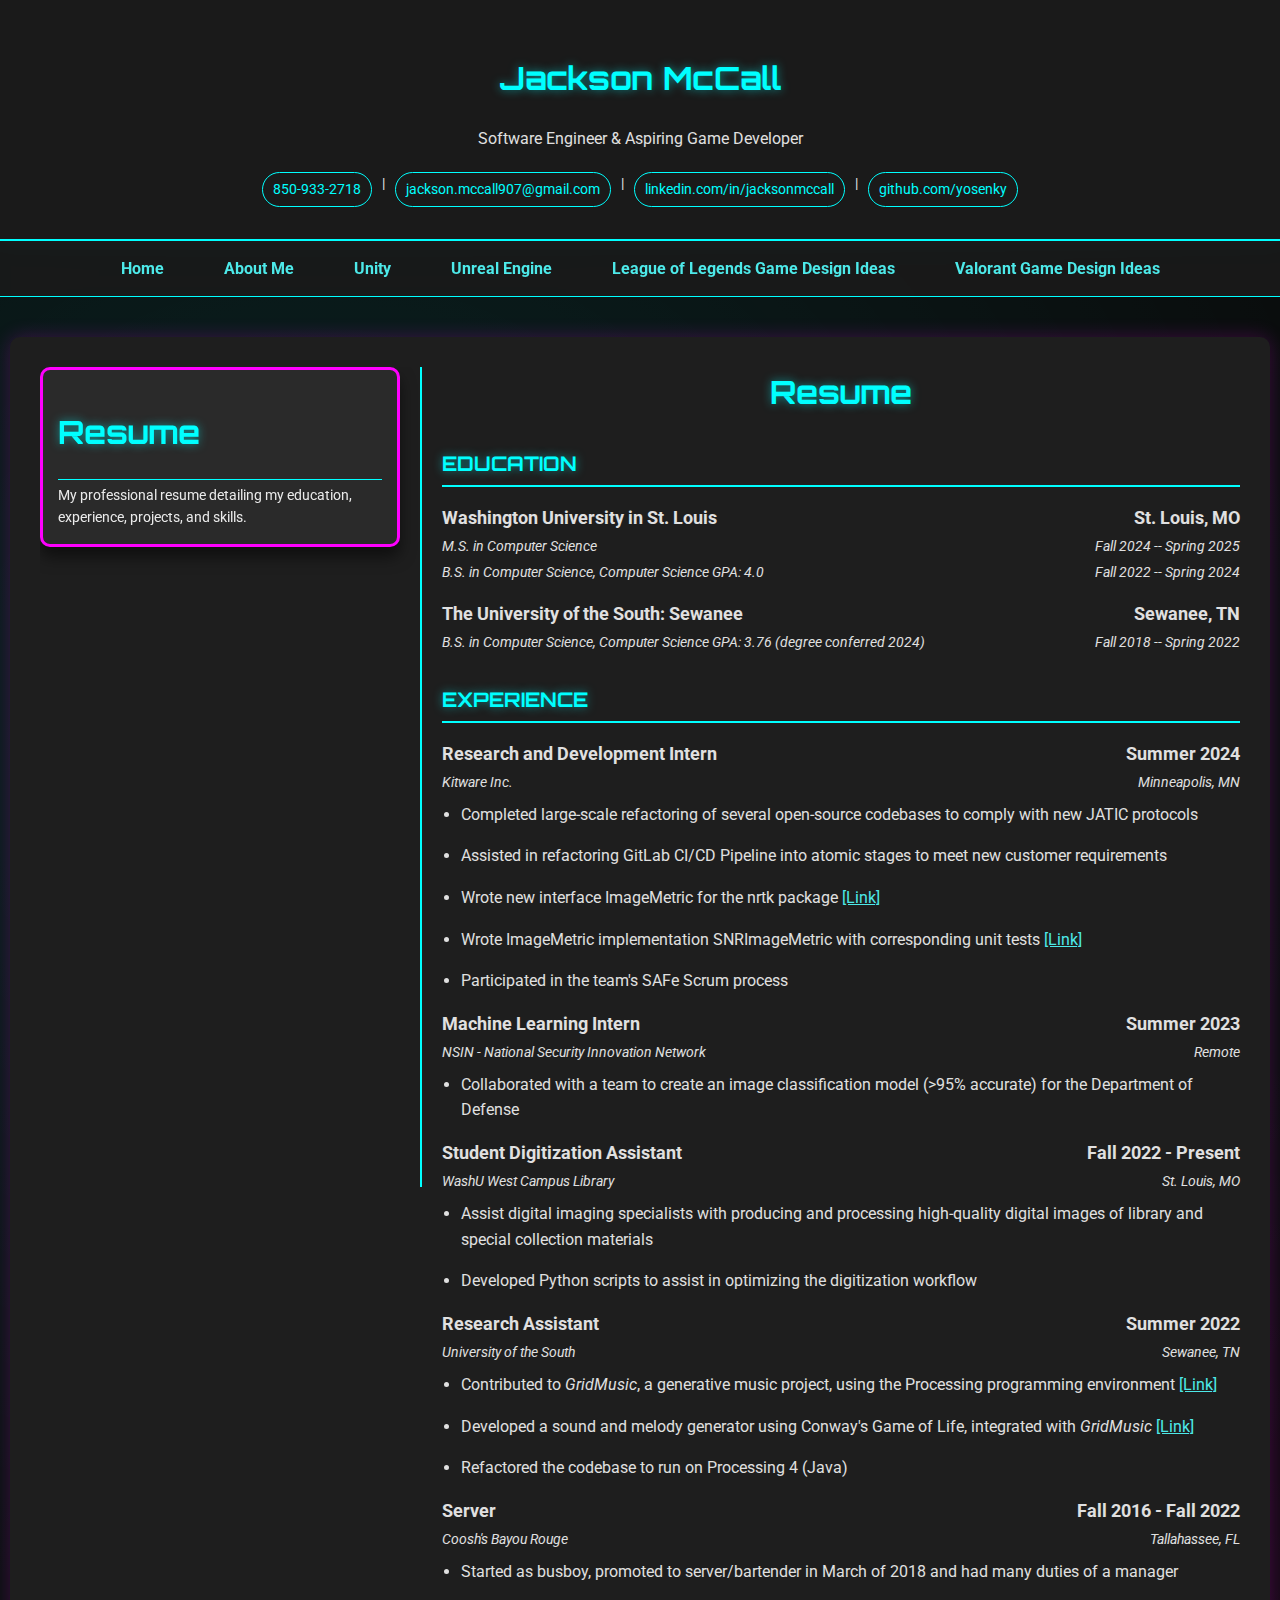
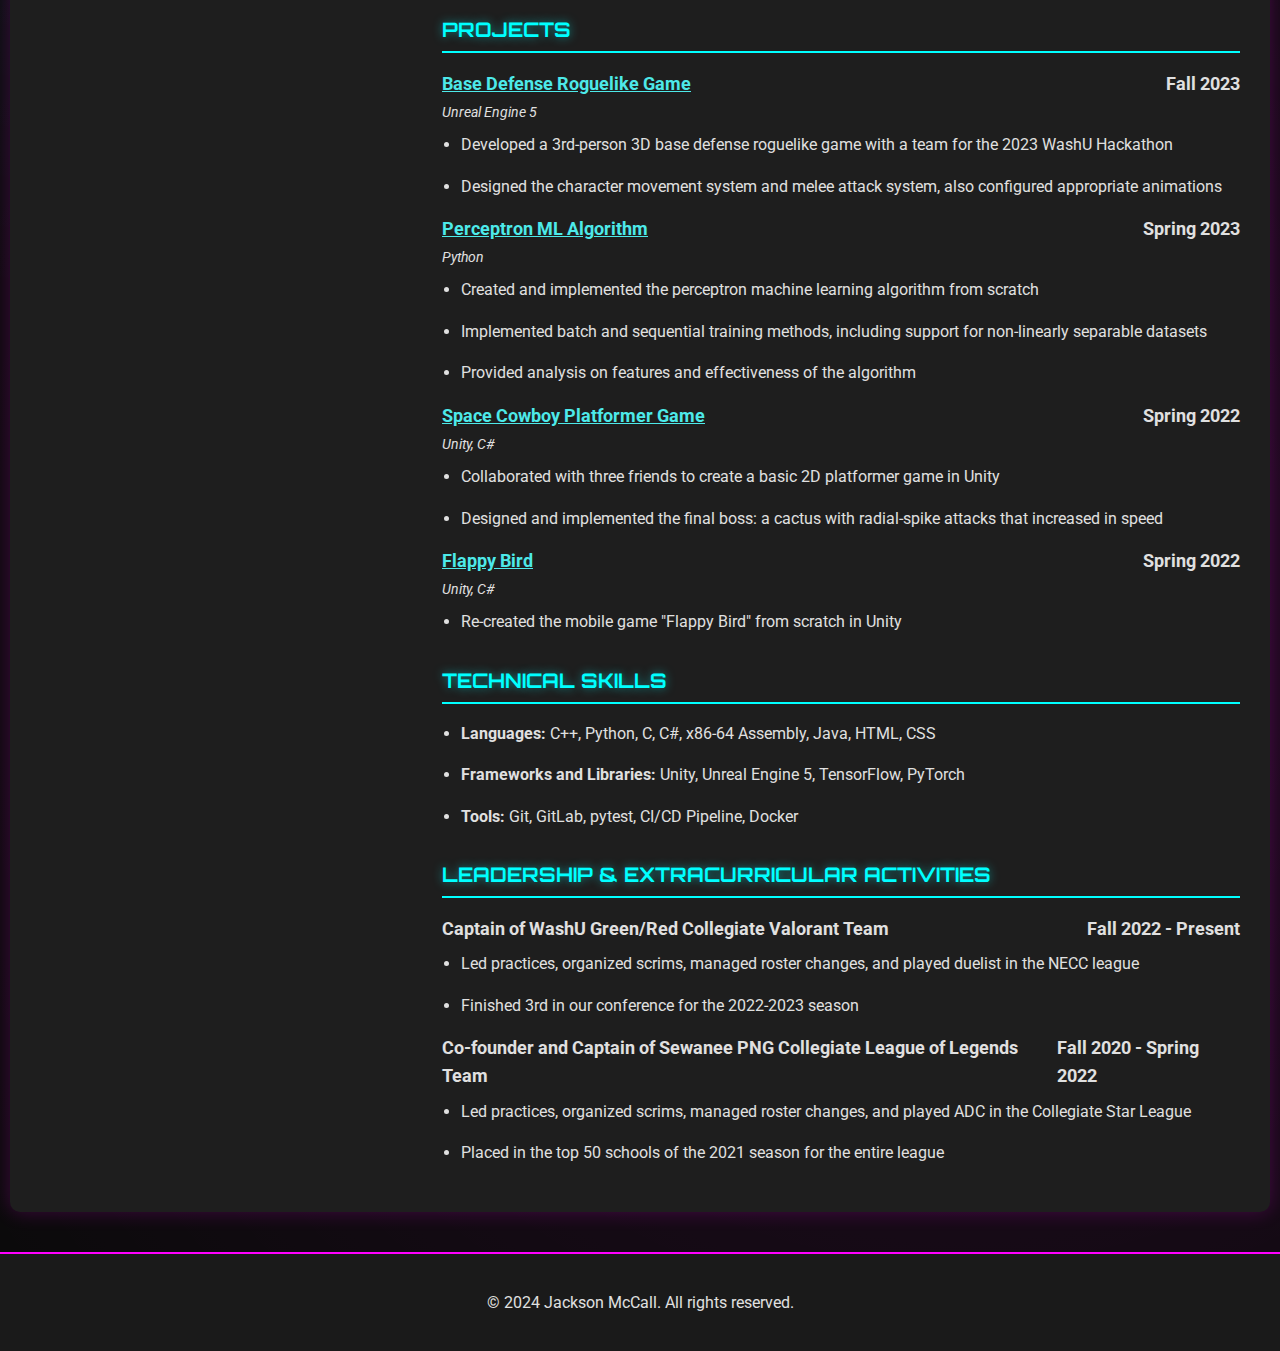
==== about.html @ 3992ee71 "Updated style and content on all pages" ====
<!DOCTYPE html>
<html lang="en">
<head>
    <meta charset="UTF-8">
    <meta name="viewport" content="width=device-width, initial-scale=1.0">
    <title>About Me - Jackson McCall</title>
    <link rel="stylesheet" href="about-styles.css">
    <link href="https://fonts.googleapis.com/css2?family=Open+Sans:wght@300;400;700&family=Orbitron:wght@400;700&display=swap" rel="stylesheet">
</head>
<body>
    <header>
        <h1>Jackson McCall</h1>
        <p>Software Engineer & Aspiring Game Developer</p>
        <div class="contact-links">
            <a href="tel:850-933-2718">850-933-2718</a> |
            <a href="mailto:jackson.mccall907@gmail.com">jackson.mccall907@gmail.com</a> |
            <a href="https://www.linkedin.com/in/jacksonmccall/">linkedin.com/in/jacksonmccall</a> |
            <a href="https://github.com/Yosenky">github.com/yosenky</a>
        </div>
    </header>
    <nav>
        <ul>
            <li><a href="index.html">Home</a></li>
            <li><a href="about.html">About Me</a></li>
            <li><a href="unity.html">Unity</a></li>
            <li><a href="unreal.html">Unreal Engine</a></li>
            <li><a href="league-of-legends-game-design-ideas.html">League of Legends Game Design Ideas</a></li>
            <li><a href="valorant-game-design-ideas.html">Valorant Game Design Ideas</a></li>
        </ul>
    </nav>
    <div class="content">
        <aside class="project-list">
            <div class="project-title selected">
                <h1>Resume</h1>
                <p class="project-info">My professional resume detailing my education, experience, projects, and skills.</p>
            </div>
        </aside>
        <section id="resume-content" class="project-details" style="display: block;">
            <div class="resume-section">
                <div class="resume-header">
                    <h1>Resume</h1>
                </div>
                <h2>Education</h2>
                <ul>
                    <li class="resume-item">
                        <div class="resume-item-header">
                            Washington University in St. Louis
                            <span>St. Louis, MO</span>
                        </div>
                        <div class="resume-item-subheader">
                            <span>M.S. in Computer Science</span>
                            <span>Fall 2024 -- Spring 2025</span>
                        </div>
                        <div class="resume-item-subheader">
                            <span>B.S. in Computer Science, Computer Science GPA: 4.0</span>
                            <span>Fall 2022 -- Spring 2024</span>
                        </div>
                    </li>
                    <li class="resume-item">
                        <div class="resume-item-header">
                            The University of the South: Sewanee
                            <span>Sewanee, TN</span>
                        </div>
                        <div class="resume-item-subheader">
                            <span>B.S. in Computer Science, Computer Science GPA: 3.76 (degree conferred 2024)</span>
                            <span>Fall 2018 -- Spring 2022</span>
                        </div>
                    </li>
                </ul>
                <h2>Experience</h2>
                <ul>
                    <li class="resume-item">
                        <div class="resume-item-header">
                            Research and Development Intern
                            <span>Summer 2024</span>
                        </div>
                        <div class="resume-item-subheader">
                            <span>Kitware Inc.</span>
                            <span>Minneapolis, MN</span>
                        </div>
                        <ul class="resume-item-details">
                            <li>Completed large-scale refactoring of several open-source codebases to comply with new JATIC protocols</li>
                            <li>Assisted in refactoring GitLab CI/CD Pipeline into atomic stages to meet new customer requirements</li>
                            <li>Wrote new interface ImageMetric for the nrtk package <a href="https://github.com/Kitware/nrtk/blob/main/src/nrtk/interfaces/image_metric.py">[Link]</a></li>
                            <li>Wrote ImageMetric implementation SNRImageMetric with corresponding unit tests <a href="https://github.com/Kitware/nrtk/blob/main/src/nrtk/impls/image_metric/snr_image_metric.py">[Link]</a></li>
                            <li>Participated in the team's SAFe Scrum process</li>
                        </ul>
                    </li>
                    <li class="resume-item">
                        <div class="resume-item-header">
                            Machine Learning Intern
                            <span>Summer 2023</span>
                        </div>
                        <div class="resume-item-subheader">
                            <span>NSIN - National Security Innovation Network</span>
                            <span>Remote</span>
                        </div>
                        <ul class="resume-item-details">
                            <li>Collaborated with a team to create an image classification model (>95% accurate) for the Department of Defense</li>
                        </ul>
                    </li>
                    <li class="resume-item">
                        <div class="resume-item-header">
                            Student Digitization Assistant
                            <span>Fall 2022 - Present</span>
                        </div>
                        <div class="resume-item-subheader">
                            <span>WashU West Campus Library</span>
                            <span>St. Louis, MO</span>
                        </div>
                        <ul class="resume-item-details">
                            <li>Assist digital imaging specialists with producing and processing high-quality digital images of library and special collection materials</li>
                            <li>Developed Python scripts to assist in optimizing the digitization workflow</li>
                        </ul>
                    </li>
                    <li class="resume-item">
                        <div class="resume-item-header">
                            Research Assistant
                            <span>Summer 2022</span>
                        </div>
                        <div class="resume-item-subheader">
                            <span>University of the South</span>
                            <span>Sewanee, TN</span>
                        </div>
                        <ul class="resume-item-details">
                            <li>Contributed to <i>GridMusic</i>, a generative music project, using the Processing programming environment <a href="https://github.com/Yosenky/GridMusic40">[Link]</a></li>
                            <li>Developed a sound and melody generator using Conway's Game of Life, integrated with <i>GridMusic</i> <a href="https://github.com/Yosenky/GameOfLifeCompositions">[Link]</a></li>
                            <li>Refactored the codebase to run on Processing 4 (Java)</li>
                        </ul>
                    </li>
                    <li class="resume-item">
                        <div class="resume-item-header">
                            Server
                            <span>Fall 2016 - Fall 2022</span>
                        </div>
                        <div class="resume-item-subheader">
                            <span>Coosh's Bayou Rouge</span>
                            <span>Tallahassee, FL</span>
                        </div>
                        <ul class="resume-item-details">
                            <li>Started as busboy, promoted to server/bartender in March of 2018 and had many duties of a manager</li>                  
                        </ul>
                    </li>
                </ul>
                <h2>Projects</h2>
                <ul>
                    <li class="resume-item">
                        <div class="resume-item-header">
                            <a href="https://github.com/Yosenky/GameOfLifeCompositions">Base Defense Roguelike Game</a>
                            <span>Fall 2023</span>
                        </div>
                        <div class="resume-item-subheader">
                            Unreal Engine 5
                        </div>
                        <ul class="resume-item-details">
                            <li>Developed a 3rd-person 3D base defense roguelike game with a team for the 2023 WashU Hackathon</li>
                            <li>Designed the character movement system and melee attack system, also configured appropriate animations</li>
                        </ul>
                    </li>
                    <li class="resume-item">
                        <div class="resume-item-header">
                            <a href="https://github.com/Yosenky/Perceptron-ML-Model">Perceptron ML Algorithm</a>
                            <span>Spring 2023</span>
                        </div>
                        <div class="resume-item-subheader">
                            Python
                        </div>
                        <ul class="resume-item-details">
                            <li>Created and implemented the perceptron machine learning algorithm from scratch</li>
                            <li>Implemented batch and sequential training methods, including support for non-linearly separable datasets</li>
                            <li>Provided analysis on features and effectiveness of the algorithm</li>
                        </ul>
                    </li>
                    <li class="resume-item">
                        <div class="resume-item-header">
                            <a href="https://github.com/Yosenky/Space-Cowboy-2D-Platformer">Space Cowboy Platformer Game</a>
                            <span>Spring 2022</span>
                        </div>
                        <div class="resume-item-subheader">
                            Unity, C#
                        </div>
                        <ul class="resume-item-details">
                            <li>Collaborated with three friends to create a basic 2D platformer game in Unity</li>
                            <li>Designed and implemented the final boss: a cactus with radial-spike attacks that increased in speed</li>
                        </ul>
                    </li>
                    <li class="resume-item">
                        <div class="resume-item-header">
                            <a href="https://yosenky.itch.io/floppy-bird">Flappy Bird</a>
                            <span>Spring 2022</span>
                        </div>
                        <div class="resume-item-subheader">
                            Unity, C#
                        </div>
                        <ul class="resume-item-details">
                            <li>Re-created the mobile game "Flappy Bird" from scratch in Unity</li>
                        </ul>
                    </li>
                </ul>
                <h2>Technical Skills</h2>
                <ul class="resume-item-details">
                    <li><strong>Languages:</strong> C++, Python, C, C#, x86-64 Assembly, Java, HTML, CSS</li>
                    <li><strong>Frameworks and Libraries:</strong> Unity, Unreal Engine 5, TensorFlow, PyTorch</li>
                    <li><strong>Tools:</strong> Git, GitLab, pytest, CI/CD Pipeline, Docker</li>
                </ul>
                <h2>Leadership & Extracurricular Activities</h2>
                <ul>
                    <li class="resume-item">
                        <div class="resume-item-header">
                            Captain of WashU Green/Red Collegiate Valorant Team
                            <span>Fall 2022 - Present</span>
                        </div>
                        <ul class="resume-item-details">
                            <li>Led practices, organized scrims, managed roster changes, and played duelist in the NECC league</li>
                            <li>Finished 3rd in our conference for the 2022-2023 season</li>
                        </ul>
                    </li>
                    <li class="resume-item">
                        <div class="resume-item-header">
                            Co-founder and Captain of Sewanee PNG Collegiate League of Legends Team
                            <span>Fall 2020 - Spring 2022</span>
                        </div>
                        <ul class="resume-item-details">
                            <li>Led practices, organized scrims, managed roster changes, and played ADC in the Collegiate Star League</li>
                            <li>Placed in the top 50 schools of the 2021 season for the entire league</li>
                        </ul>
                    </li>
                </ul>
            </div>
        </section>
    </div>
    <footer>
        <p>&copy; 2024 Jackson McCall. All rights reserved.</p>
    </footer>
    <script src="about-script.js"></script>
</body>
</html>
---- about-styles.css ----
@import url('https://fonts.googleapis.com/css2?family=Orbitron:wght@400;700&family=Roboto:wght@300;400;700&display=swap');

:root {
    --bg-color: #0a0a0a;
    --text-color: #e0e0e0;
    --accent-color: #00ffff;
    --secondary-accent: #ff00ff;
    --header-bg: #1a1a1a;
    --content-bg: #1e1e1e;
    --link-color: #4de9e9;
    --hover-bg-color: #333333;
    --hover-border-color: #00ffff;
    --selected-bg-color: #2a2a2a;
    --selected-border-color: #ff00ff;
    --selection-animation-duration: 0.3s;
}

body {
    font-family: 'Roboto', sans-serif;
    line-height: 1.6;
    color: var(--text-color);
    margin: 0;
    padding: 0;
    background-color: var(--bg-color);
    background-image: 
        radial-gradient(circle at 25% 25%, rgba(0, 255, 255, 0.1) 0%, transparent 50%),
        radial-gradient(circle at 75% 75%, rgba(255, 0, 255, 0.1) 0%, transparent 50%);
}

header {
    background-color: var(--header-bg);
    padding: 2em;
    text-align: center;
    border-bottom: 2px solid var(--accent-color);
    box-shadow: 0 0 20px rgba(0, 255, 255, 0.3);
}

h1, h2 {
    font-family: 'Orbitron', sans-serif;
    color: var(--accent-color);
    text-shadow: 0 0 10px rgba(0, 255, 255, 0.5);
}

.contact-links {
    font-size: 0.9em;
    margin-top: 20px;
    display: flex;
    justify-content: center;
    flex-wrap: wrap;
}

.contact-links a {
    color: var(--accent-color);
    text-decoration: none;
    margin: 0 10px;
    padding: 5px 10px;
    border: 1px solid var(--accent-color);
    border-radius: 20px;
    transition: all 0.3s ease;
}

.contact-links a:hover {
    background-color: var(--accent-color);
    color: var(--bg-color);
    box-shadow: 0 0 10px var(--accent-color);
}

nav {
    background-color: rgba(26, 26, 26, 0.9);
    padding: 15px 0;
    position: sticky;
    top: 0;
    z-index: 1000;
    backdrop-filter: blur(5px);
    border-bottom: 1px solid var(--accent-color);
}

nav ul {
    list-style-type: none;
    padding: 0;
    margin: 0;
    display: flex;
    justify-content: center;
}

nav ul li {
    margin: 0 15px;
}

nav ul li a {
    color: var(--link-color);
    text-decoration: none;
    padding: 8px 15px;
    border-radius: 5px;
    transition: all 0.3s ease;
    font-weight: bold;
}

nav ul li a:hover {
    background-color: rgba(0, 255, 255, 0.1);
    color: #ffffff;
}

.content {
    display: flex;
    max-width: 1200px;
    margin: 40px auto;
    padding: 30px;
    background-color: var(--content-bg);
    border-radius: 10px;
    box-shadow: 0 0 20px rgba(255, 0, 255, 0.2);
}

.project-list {
    flex: 0 0 30%;
    max-width: 30%;
    padding-right: 20px;
    border-right: 2px solid var(--accent-color);
    position: sticky;
    top: 80px; /* Adjust based on header/nav height */
    height: calc(100vh - 80px); /* Adjust based on header/nav height */
    overflow-y: auto;
}

.project-title {
    cursor: pointer;
    text-align: left;
    display: block;
    margin-bottom: 20px;
    background-color: #222222;
    border: 2px solid var(--accent-color);
    border-radius: 10px; /* Rounded corners */
    padding: 15px; /* More padding for better clickability */
    transition: background-color 0.3s, border-color 0.3s, box-shadow 0.3s, transform 0.3s;
}

.project-title:hover {
    background-color: var(--hover-bg-color);
    border-color: var(--hover-border-color);
    transform: translateY(-2px); /* Slight lift on hover */
    box-shadow: 0 8px 10px rgba(0, 0, 0, 0.3); /* Shadow effect on hover */
}

.project-title.selected {
    background-color: var(--selected-bg-color);
    border-color: var(--selected-border-color);
    border-width: 3px;
    box-shadow: 0 10px 15px rgba(0, 0, 0, 0.5); /* Enhanced shadow */
    animation: none; /* Ensure no arrow animation */
}

.project-info {
    font-size: 0.85em;
    color: rgba(255, 255, 255, 0.9);
    margin: 5px 0 0 0; /* Separate the description from the name */
    padding-top: 5px;
    border-top: 1px solid var(--accent-color);
}

.project-details {
    flex: 1;
    padding-left: 20px;
}

.resume-section {
    font-family: 'Roboto', sans-serif;
    line-height: 1.6;
    color: var(--text-color);
    background-color: var(--content-bg);
}

.resume-header {
    text-align: center;
    margin-bottom: 30px;
}

.resume-header h1 {
    font-family: 'Orbitron', sans-serif;
    margin: 0;
    font-size: 2rem;
    color: var(--accent-color);
}

.resume-section h2 {
    font-family: 'Orbitron', sans-serif;
    font-size: 1.25rem;
    color: var(--accent-color);
    text-transform: uppercase;
    margin-top: 30px;
    border-bottom: 2px solid var(--accent-color);
    padding-bottom: 5px;
}

ul {
    list-style-type: none;
    padding: 0;
}

.resume-section ul li {
    margin-bottom: 1em;
}

.resume-item-header {
    display: flex;
    justify-content: space-between;
    font-weight: bold;
    font-size: 1.1em;
}

.resume-item-header a {
    color: var(--link-color);
    text-decoration: underline; /* Ensure the project links look clickable */
    font-weight: bold;
}

.resume-item-header a:hover {
    text-decoration: underline;
    color: #ffffff; /* Change color on hover to enhance visibility */
}

.resume-item-subheader {
    display: flex;
    justify-content: space-between;
    font-style: italic;
    font-size: 0.9em;
    margin-top: 0.2em;
}

.resume-item-details {
    margin-top: 0.5em;
    padding-left: 1.2em;
    font-size: 1rem;
    list-style-type: disc;
}

.resume-item-details li {
    margin-bottom: 5px;
}

.resume-item-details a {
    color: var(--link-color);
    text-decoration: underline;
}

.resume-item-details a:hover {
    text-decoration: none;
}

footer {
    text-align: center;
    margin-top: 40px;
    padding: 20px;
    background-color: var(--header-bg);
    color: var(--text-color);
    border-top: 2px solid var(--secondary-accent);
}
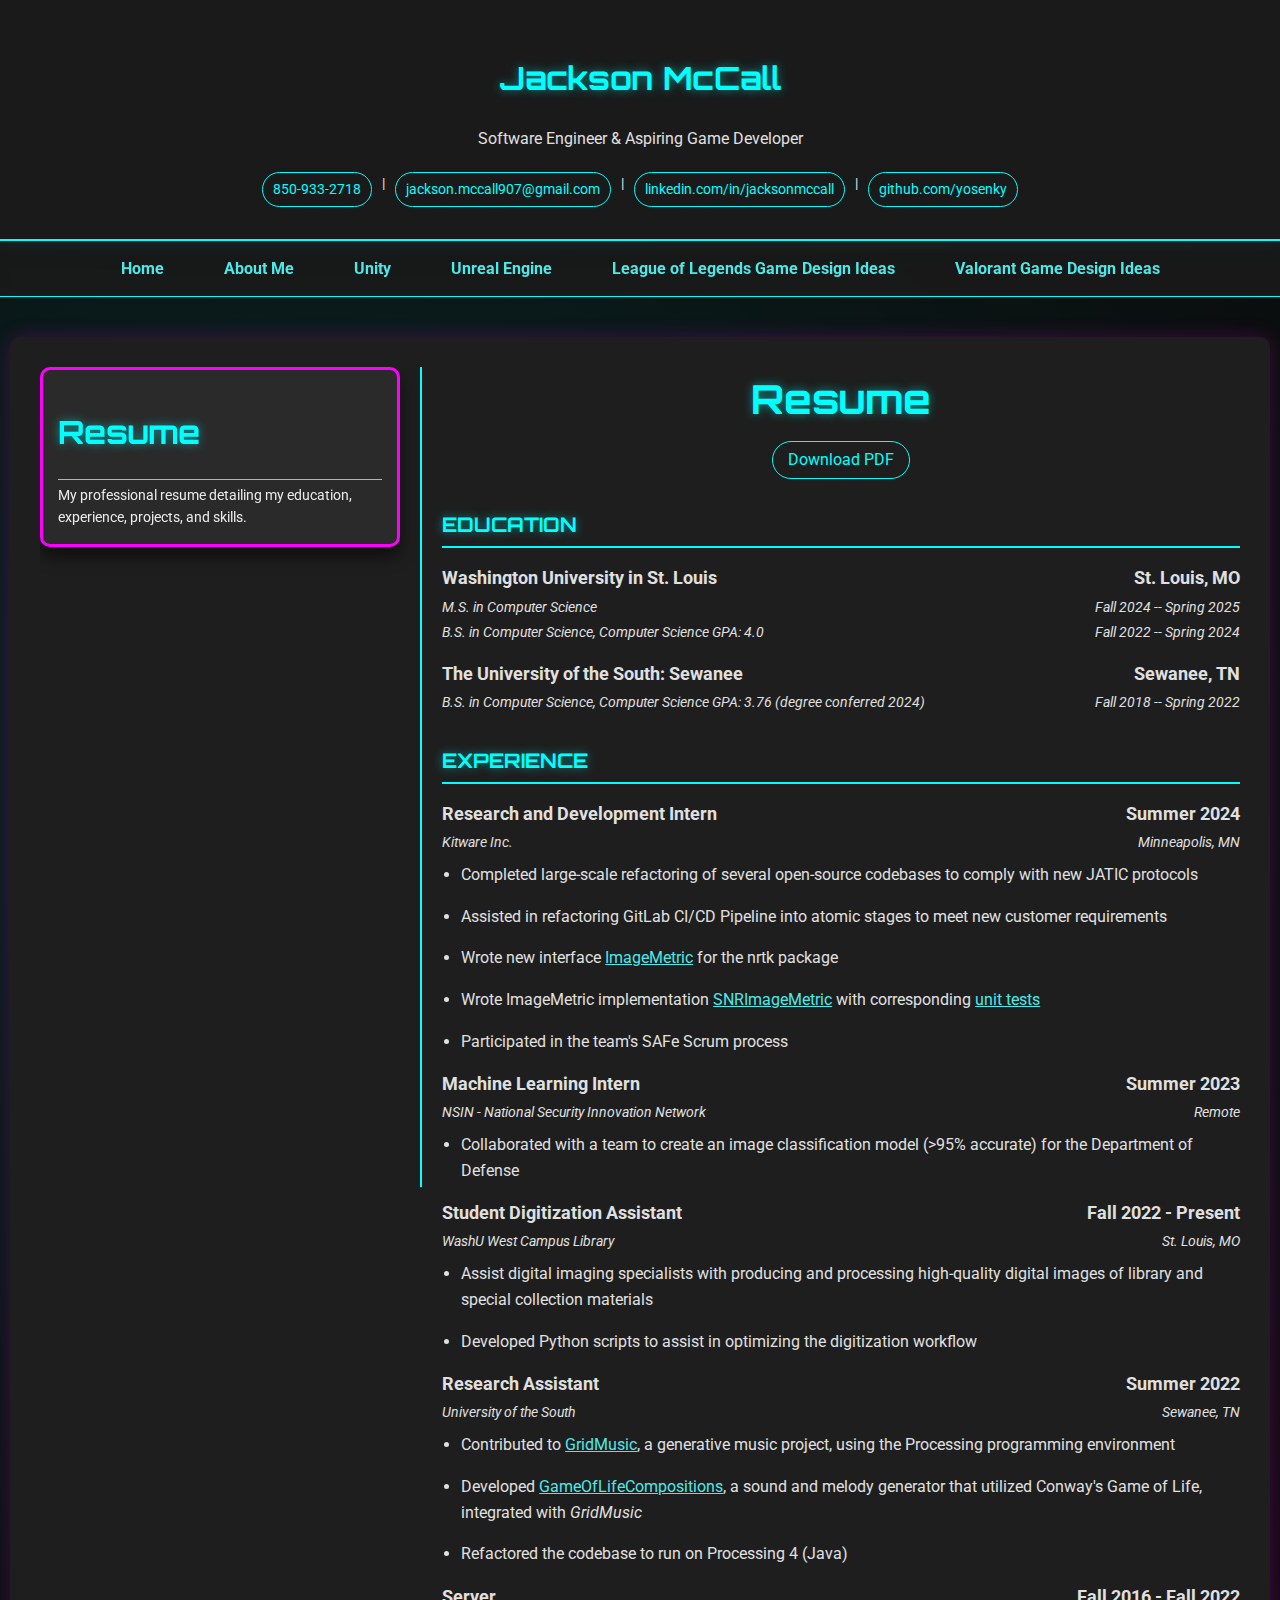
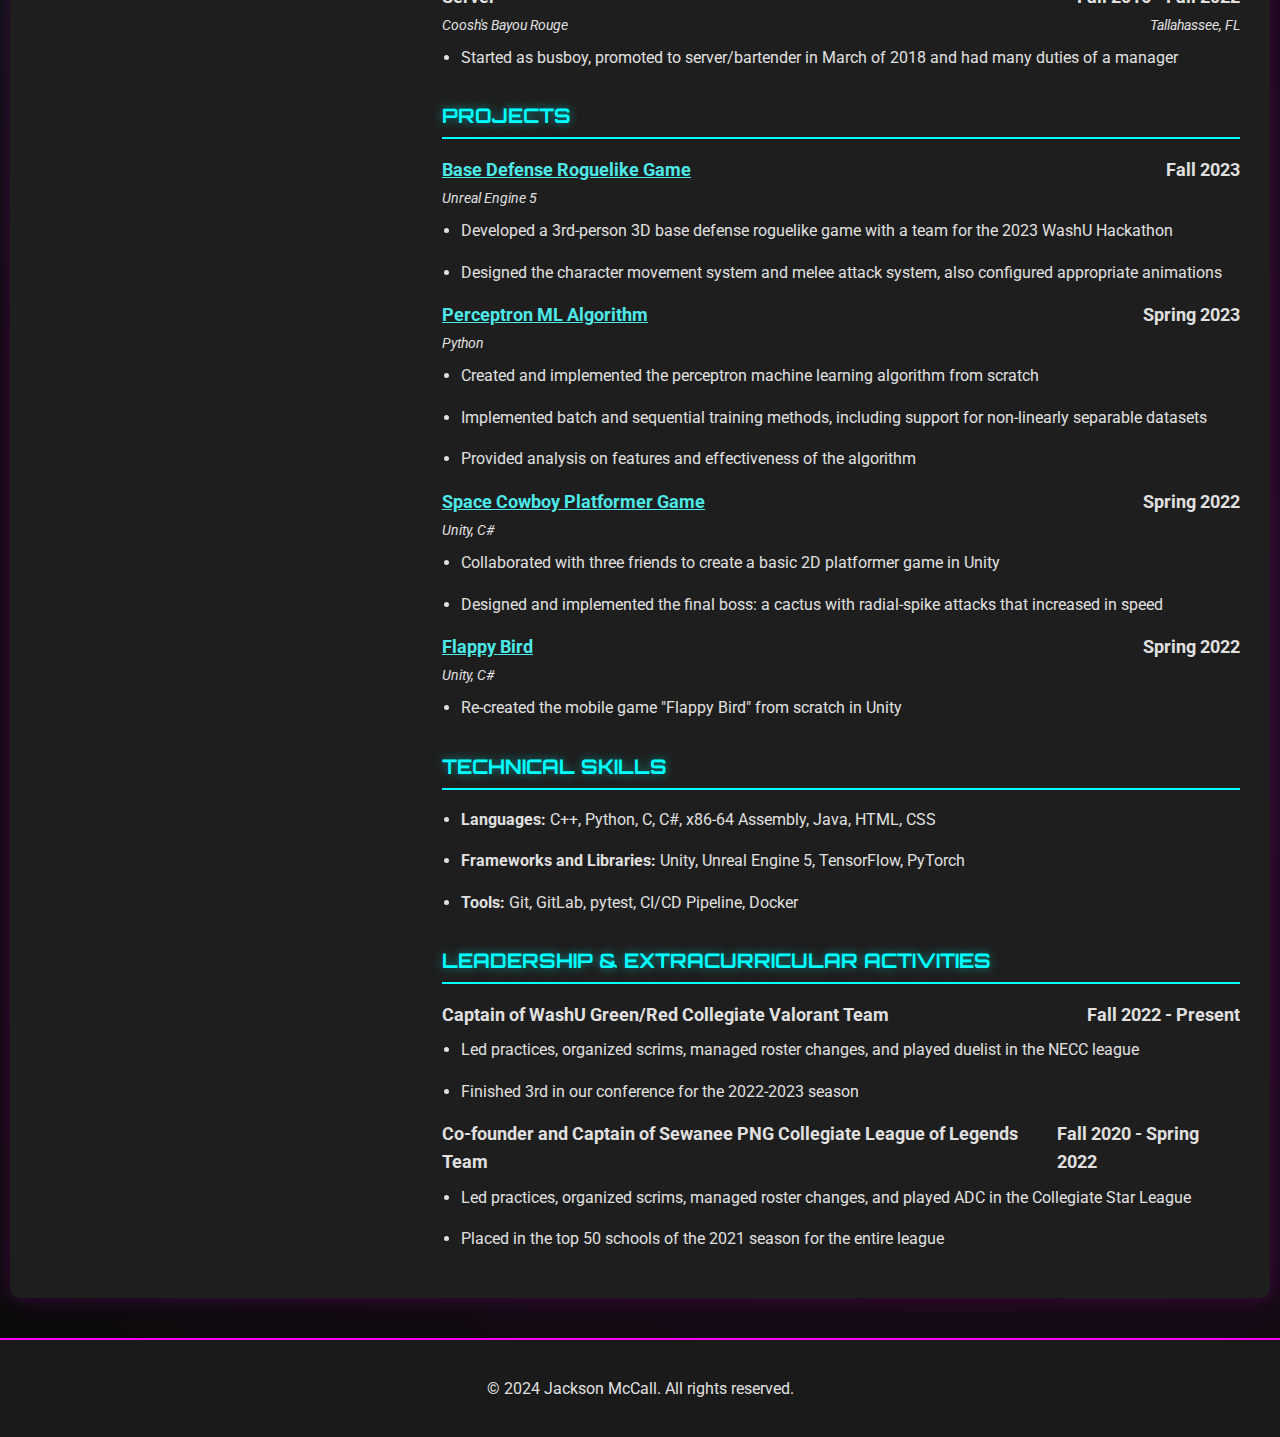
==== commit a8768e96: "Adjusted links on resume, attached pdf" ====
--- a/about.html
+++ b/about.html
@@ -39,6 +39,7 @@
             <div class="resume-section">
                 <div class="resume-header">
                     <h1>Resume</h1>
+                    <a href="path/to/your/resume.pdf" class="download-button" target="_blank" download="Jackson_McCall_Resume.pdf">Download PDF</a>
                 </div>
                 <h2>Education</h2>
                 <ul>
@@ -81,8 +82,8 @@
                         <ul class="resume-item-details">
                             <li>Completed large-scale refactoring of several open-source codebases to comply with new JATIC protocols</li>
                             <li>Assisted in refactoring GitLab CI/CD Pipeline into atomic stages to meet new customer requirements</li>
-                            <li>Wrote new interface ImageMetric for the nrtk package <a href="https://github.com/Kitware/nrtk/blob/main/src/nrtk/interfaces/image_metric.py">[Link]</a></li>
-                            <li>Wrote ImageMetric implementation SNRImageMetric with corresponding unit tests <a href="https://github.com/Kitware/nrtk/blob/main/src/nrtk/impls/image_metric/snr_image_metric.py">[Link]</a></li>
+                            <li>Wrote new interface <a href="https://github.com/Kitware/nrtk/blob/main/src/nrtk/interfaces/image_metric.py">ImageMetric</a> for the nrtk package</li>
+                            <li>Wrote ImageMetric implementation <a href="https://github.com/Kitware/nrtk/blob/main/src/nrtk/impls/image_metric/snr_image_metric.py">SNRImageMetric</a> with corresponding <a href="https://github.com/Kitware/nrtk/blob/main/tests/impls/image_metric/test_snr_image_metric.py">unit tests</a></li>
                             <li>Participated in the team's SAFe Scrum process</li>
                         </ul>
                     </li>
@@ -123,8 +124,8 @@
                             <span>Sewanee, TN</span>
                         </div>
                         <ul class="resume-item-details">
-                            <li>Contributed to <i>GridMusic</i>, a generative music project, using the Processing programming environment <a href="https://github.com/Yosenky/GridMusic40">[Link]</a></li>
-                            <li>Developed a sound and melody generator using Conway's Game of Life, integrated with <i>GridMusic</i> <a href="https://github.com/Yosenky/GameOfLifeCompositions">[Link]</a></li>
+                            <li>Contributed to <a href="https://github.com/Yosenky/GridMusic40">GridMusic</a>, a generative music project, using the Processing programming environment</li>
+                            <li>Developed <a href="https://github.com/Yosenky/GameOfLifeCompositions">GameOfLifeCompositions</a>, a sound and melody generator that utilized Conway's Game of Life, integrated with <i>GridMusic</i></li>
                             <li>Refactored the codebase to run on Processing 4 (Java)</li>
                         </ul>
                     </li>
@@ -146,7 +147,7 @@
                 <ul>
                     <li class="resume-item">
                         <div class="resume-item-header">
-                            <a href="https://github.com/Yosenky/GameOfLifeCompositions">Base Defense Roguelike Game</a>
+                            <a href="https://github.com/HackWashU-UE5Game/Howling_Frontline">Base Defense Roguelike Game</a>
                             <span>Fall 2023</span>
                         </div>
                         <div class="resume-item-subheader">
--- a/about-styles.css
+++ b/about-styles.css
@@ -177,8 +177,25 @@
 .resume-header h1 {
     font-family: 'Orbitron', sans-serif;
     margin: 0;
-    font-size: 2rem;
-    color: var(--accent-color);
+    font-size: 2.5rem; /* Increased font size */
+    color: var(--accent-color);
+}
+
+.resume-header .download-button {
+    display: inline-block;
+    margin-top: 10px;
+    color: var(--accent-color);
+    text-decoration: none;
+    padding: 5px 15px;
+    border: 1px solid var(--accent-color);
+    border-radius: 20px;
+    transition: all 0.3s ease;
+}
+
+.resume-header .download-button:hover {
+    background-color: var(--accent-color);
+    color: var(--bg-color);
+    box-shadow: 0 0 10px var (--accent-color);
 }
 
 .resume-section h2 {
@@ -216,6 +233,13 @@
 .resume-item-header a:hover {
     text-decoration: underline;
     color: #ffffff; /* Change color on hover to enhance visibility */
+}
+
+/* Add this to maintain link color after being visited */
+.resume-item-header a:visited,
+.resume-item-details a:visited {
+    color: var(--link-color);
+    text-decoration: underline; /* Ensure the project links look clickable */
 }
 
 .resume-item-subheader {
@@ -253,4 +277,4 @@
     background-color: var(--header-bg);
     color: var(--text-color);
     border-top: 2px solid var(--secondary-accent);
-}
+}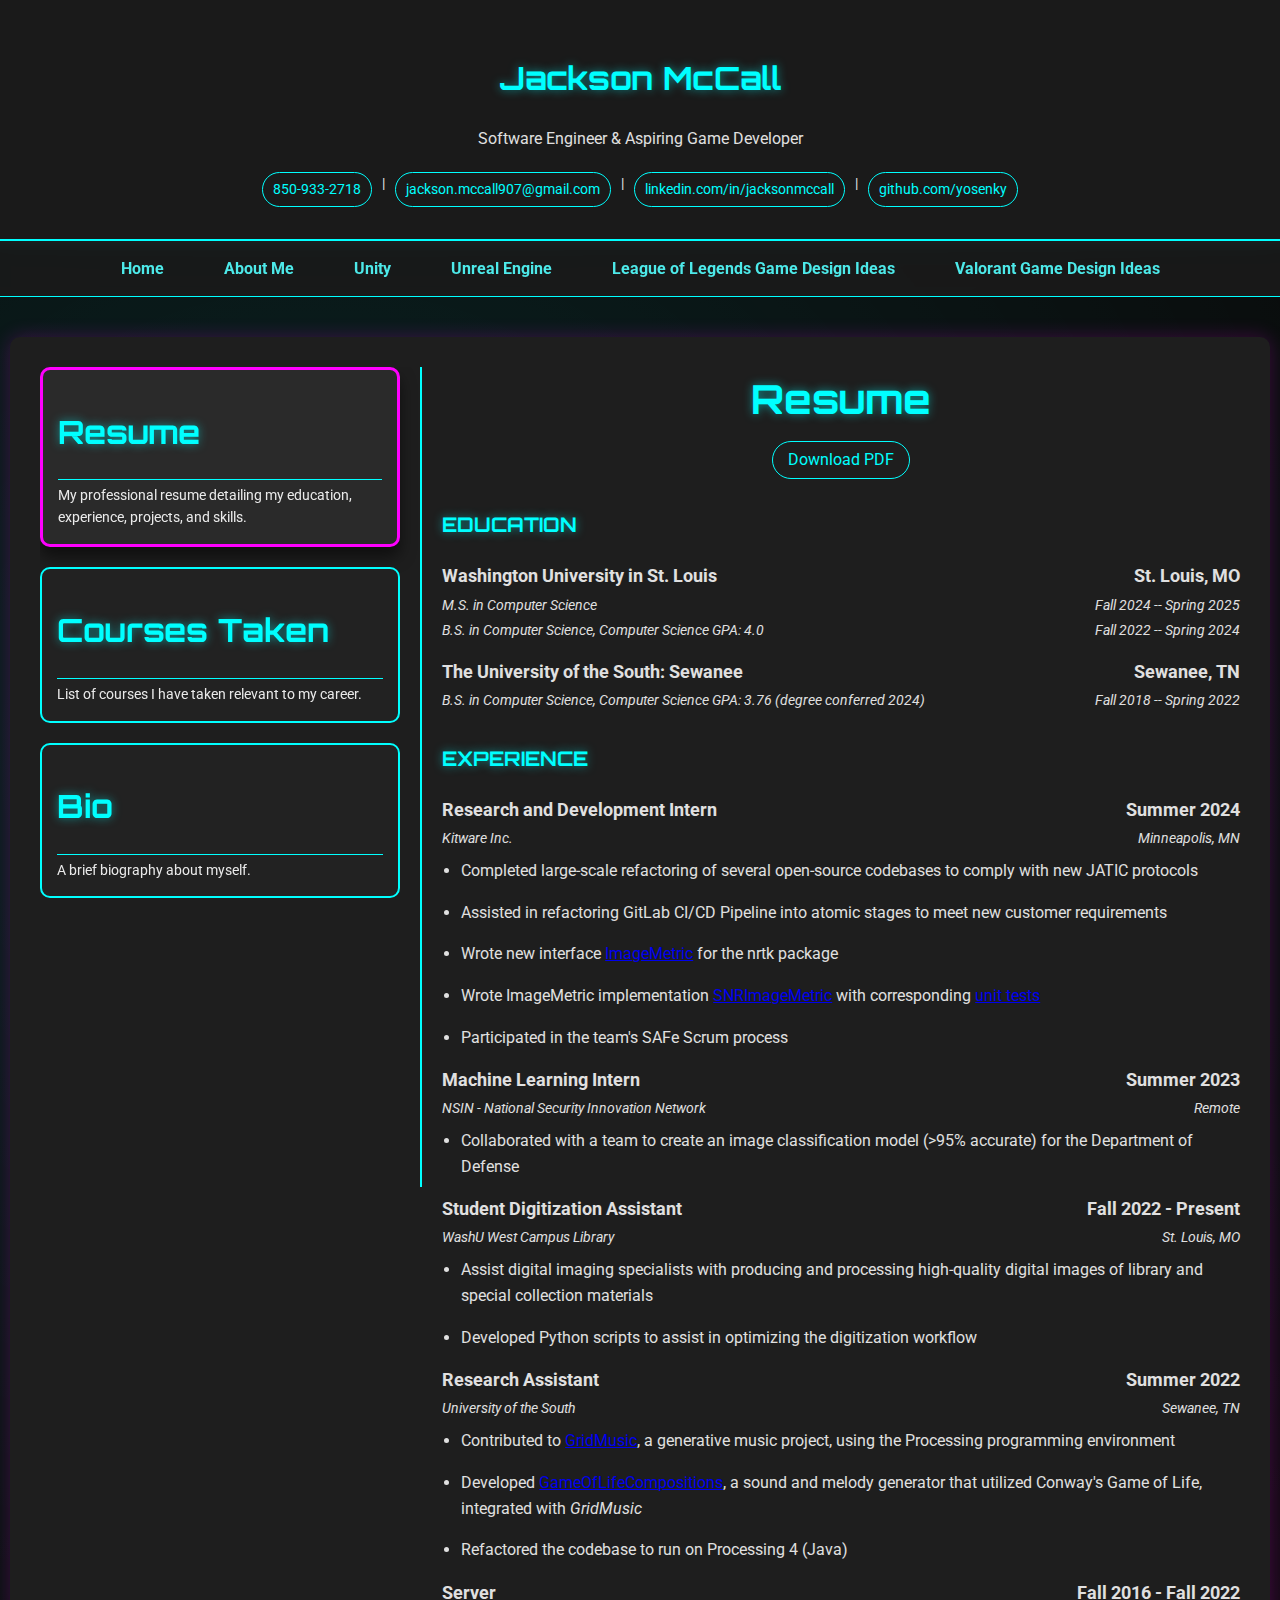
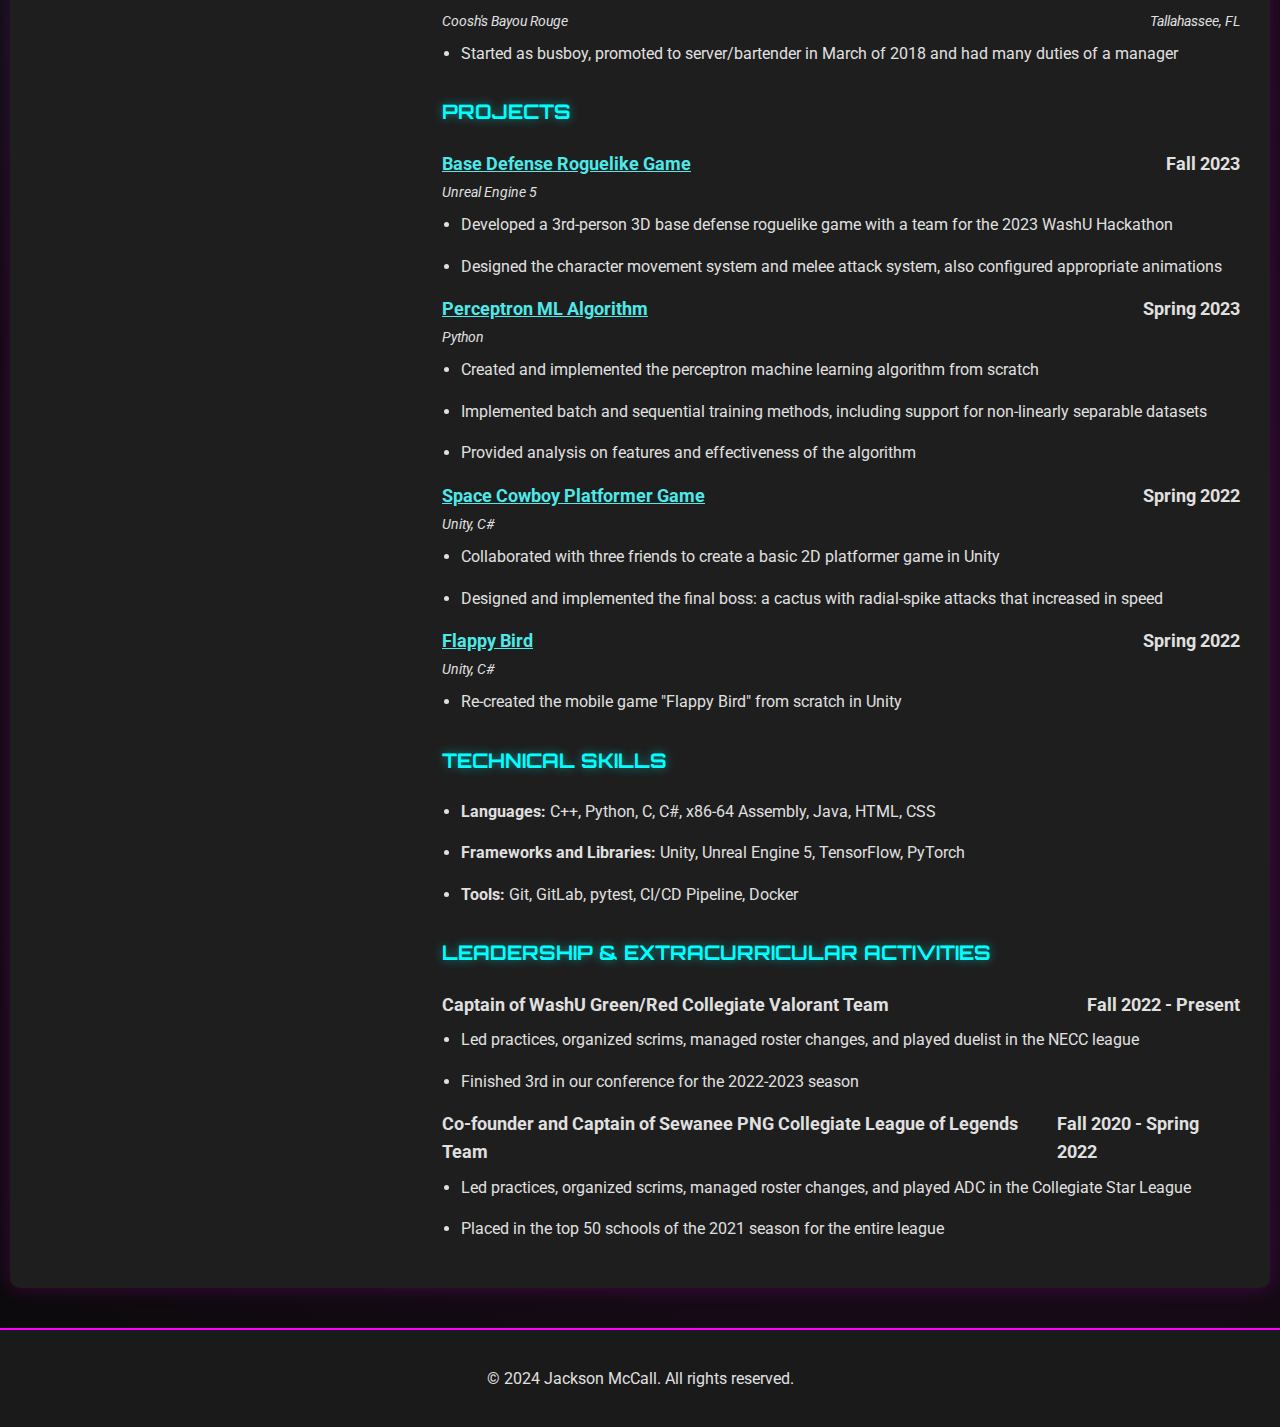
==== commit 96b42089: "Added filler sections for courses and Bio" ====
--- a/about.html
+++ b/about.html
@@ -30,16 +30,24 @@
     </nav>
     <div class="content">
         <aside class="project-list">
-            <div class="project-title selected">
+            <div class="project-title selected" data-content="resume-content">
                 <h1>Resume</h1>
                 <p class="project-info">My professional resume detailing my education, experience, projects, and skills.</p>
+            </div>
+            <div class="project-title" data-content="courses-content">
+                <h1>Courses Taken</h1>
+                <p class="project-info">List of courses I have taken relevant to my career.</p>
+            </div>
+            <div class="project-title" data-content="bio-content">
+                <h1>Bio</h1>
+                <p class="project-info">A brief biography about myself.</p>
             </div>
         </aside>
         <section id="resume-content" class="project-details" style="display: block;">
             <div class="resume-section">
                 <div class="resume-header">
                     <h1>Resume</h1>
-                    <a href="path/to/your/resume.pdf" class="download-button" target="_blank" download="Jackson_McCall_Resume.pdf">Download PDF</a>
+                    <a href="https://www.thejackmccall.com/Jackson_McCall_Resume.pdf" class="download-button" target="_blank" download="Jackson_McCall_Resume.pdf">Download PDF</a>
                 </div>
                 <h2>Education</h2>
                 <ul>
@@ -228,6 +236,14 @@
                     </li>
                 </ul>
             </div>
+        </section>
+        <section id="courses-content" class="project-details" style="display: none;">
+            <h1>Courses Taken</h1>
+            <p>This is a wip!</p>
+        </section>
+        <section id="bio-content" class="project-details" style="display: none;">
+            <h1>Bio</h1>
+            <p>This is a wip!</p>
         </section>
     </div>
     <footer>
--- a/about-styles.css
+++ b/about-styles.css
@@ -132,6 +132,7 @@
     border-radius: 10px; /* Rounded corners */
     padding: 15px; /* More padding for better clickability */
     transition: background-color 0.3s, border-color 0.3s, box-shadow 0.3s, transform 0.3s;
+    text-decoration: none; /* Ensure no underline by default */
 }
 
 .project-title:hover {
@@ -139,6 +140,15 @@
     border-color: var(--hover-border-color);
     transform: translateY(-2px); /* Slight lift on hover */
     box-shadow: 0 8px 10px rgba(0, 0, 0, 0.3); /* Shadow effect on hover */
+    text-decoration: none; /* Ensure no underline on hover */
+}
+
+.project-title a {
+    text-decoration: none; /* Remove underline from links within project titles */
+}
+
+.project-title a:hover {
+    text-decoration: none; /* Remove underline when hovering over links within project titles */
 }
 
 .project-title.selected {
@@ -195,7 +205,7 @@
 .resume-header .download-button:hover {
     background-color: var(--accent-color);
     color: var(--bg-color);
-    box-shadow: 0 0 10px var (--accent-color);
+    box-shadow: 0 0 10px var(--accent-color);
 }
 
 .resume-section h2 {
@@ -204,7 +214,7 @@
     color: var(--accent-color);
     text-transform: uppercase;
     margin-top: 30px;
-    border-bottom: 2px solid var(--accent-color);
+    border-bottom: 2px solid var (--accent-color);
     padding-bottom: 5px;
 }
 
@@ -231,7 +241,7 @@
 }
 
 .resume-item-header a:hover {
-    text-decoration: underline;
+    text-decoration: none; /* Remove underline on hover */
     color: #ffffff; /* Change color on hover to enhance visibility */
 }
 
@@ -262,7 +272,7 @@
 }
 
 .resume-item-details a {
-    color: var(--link-color);
+    color: var (--link-color);
     text-decoration: underline;
 }
 
@@ -277,4 +287,4 @@
     background-color: var(--header-bg);
     color: var(--text-color);
     border-top: 2px solid var(--secondary-accent);
-}+}
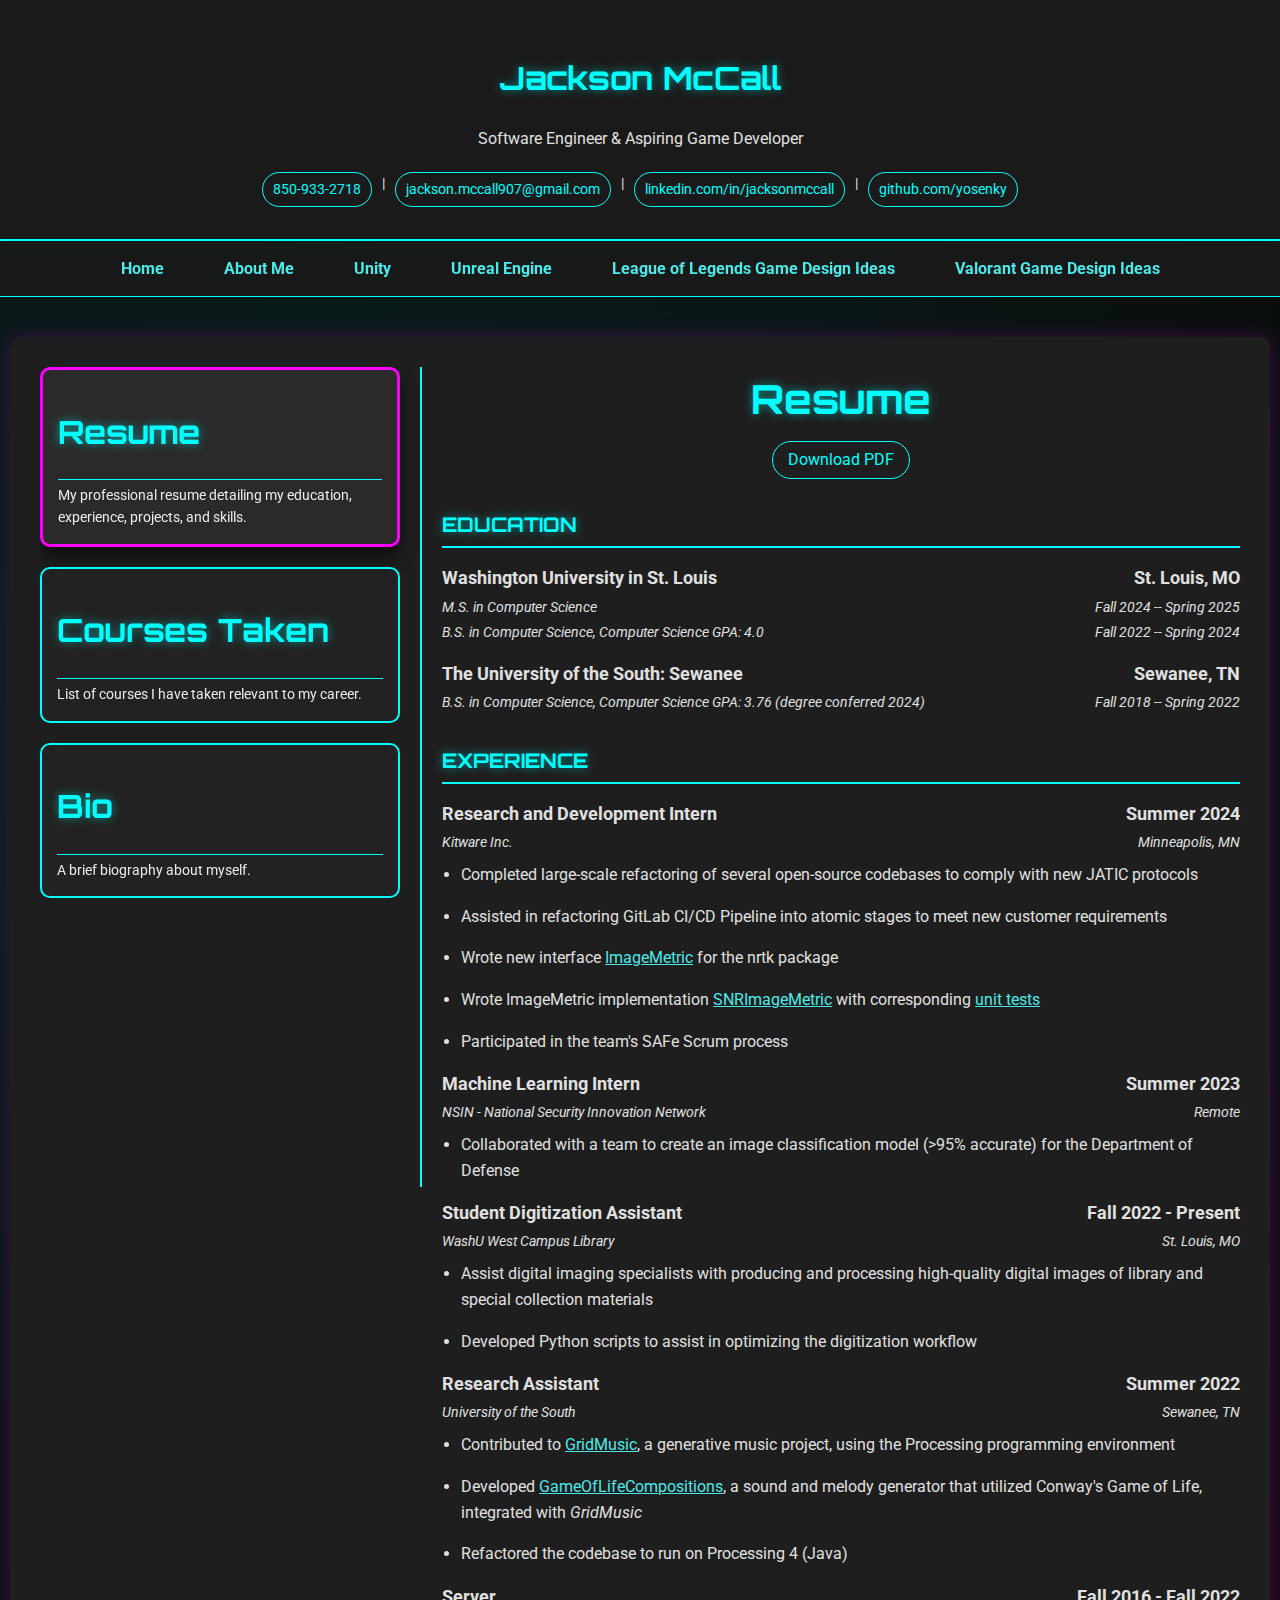
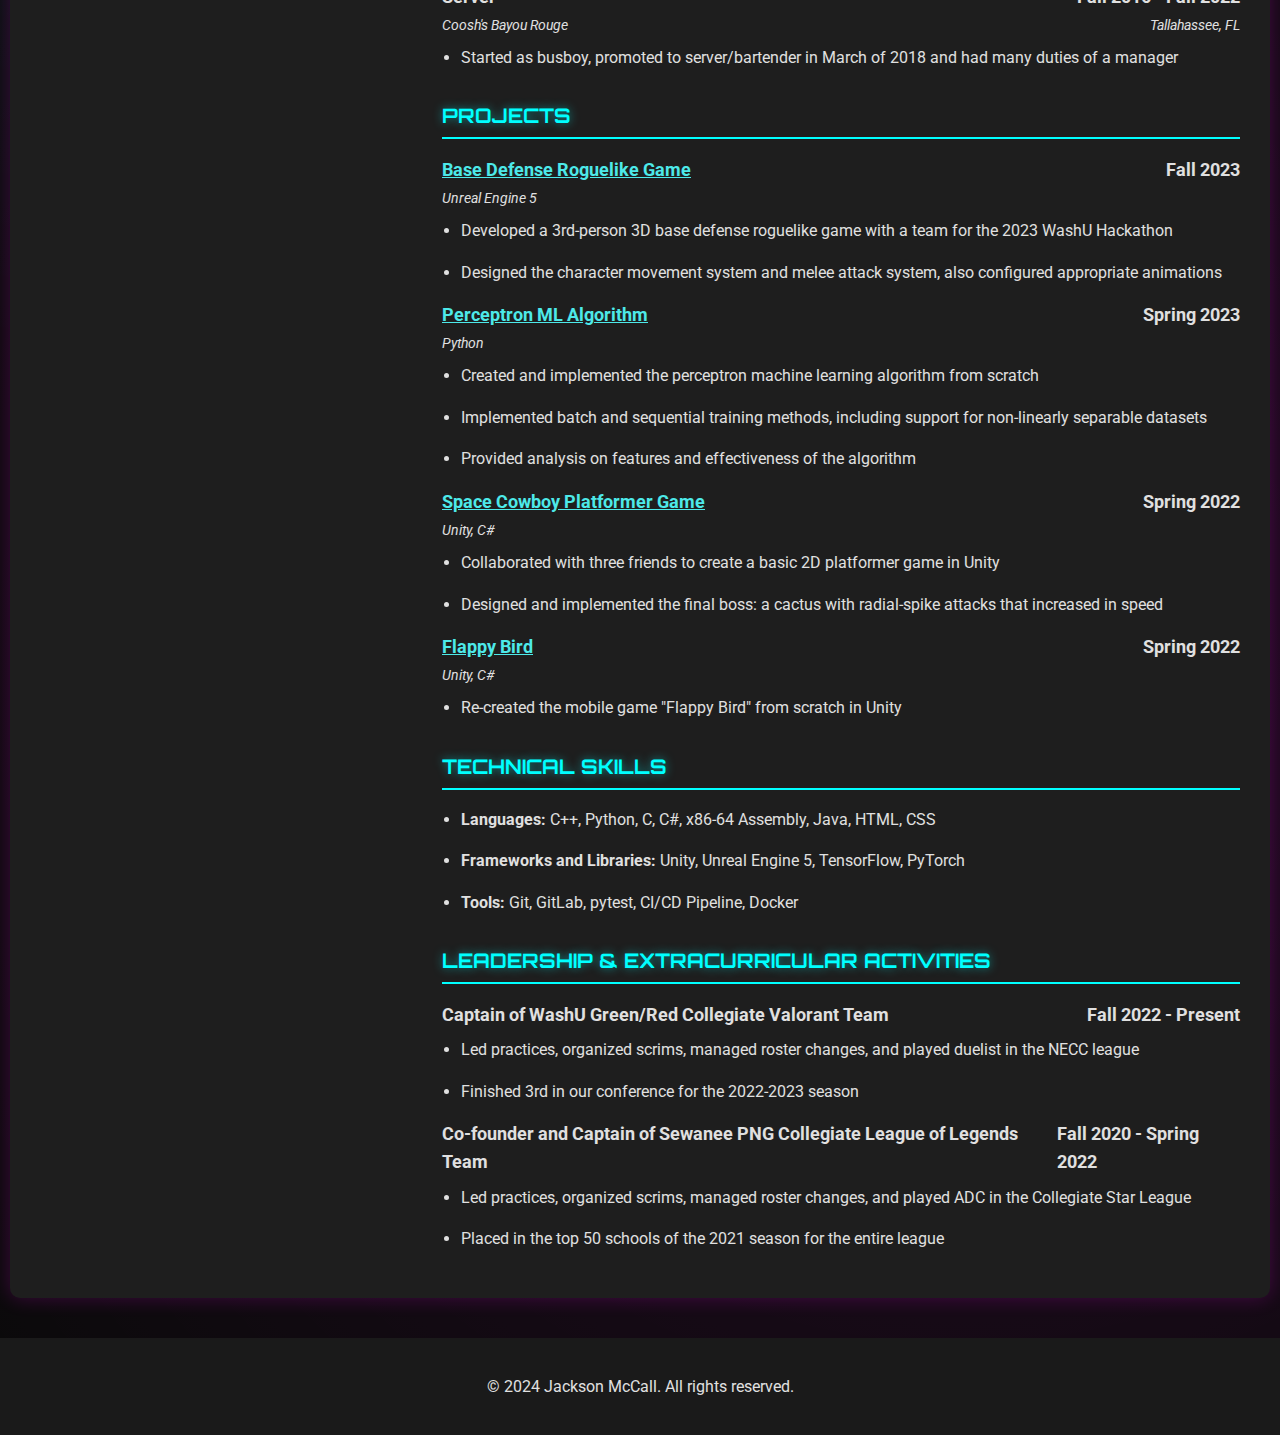
==== commit 6cf920a9: "Lots of changes to Classes Taken Section" ====
--- a/about.html
+++ b/about.html
@@ -238,8 +238,6 @@
             </div>
         </section>
         <section id="courses-content" class="project-details" style="display: none;">
-            <h1>Courses Taken</h1>
-            <p>This is a wip!</p>
         </section>
         <section id="bio-content" class="project-details" style="display: none;">
             <h1>Bio</h1>
--- a/about-styles.css
+++ b/about-styles.css
@@ -4,6 +4,7 @@
     --bg-color: #0a0a0a;
     --text-color: #e0e0e0;
     --accent-color: #00ffff;
+    --inactive-color: #555555;
     --secondary-accent: #ff00ff;
     --header-bg: #1a1a1a;
     --content-bg: #1e1e1e;
@@ -214,7 +215,7 @@
     color: var(--accent-color);
     text-transform: uppercase;
     margin-top: 30px;
-    border-bottom: 2px solid var (--accent-color);
+    border-bottom: 2px solid var(--accent-color);
     padding-bottom: 5px;
 }
 
@@ -272,7 +273,7 @@
 }
 
 .resume-item-details a {
-    color: var (--link-color);
+    color: var(--link-color);
     text-decoration: underline;
 }
 
@@ -286,5 +287,91 @@
     padding: 20px;
     background-color: var(--header-bg);
     color: var(--text-color);
-    border-top: 2px solid var(--secondary-accent);
-}
+}
+
+/* Add these styles for the buttons */
+.toggle-buttons {
+    display: flex;
+    flex-direction: column;
+    align-items: center;  /* Center the buttons */
+    max-width: 100%;
+    margin-bottom: 20px;
+}
+
+.row {
+    display: flex;
+    justify-content: center;  /* Center the buttons in each row */
+    align-items: center;
+    flex-wrap: wrap;
+    margin-bottom: 10px;
+}
+
+.row .label {
+    font-weight: bold;
+    margin-right: 10px;
+    white-space: nowrap;
+}
+
+.toggle-btn {
+    background-color: var(--inactive-color); /* Default unselected state */
+    color: var(--text-color);
+    border: 1px solid var(--inactive-color);
+    border-radius: 20px;
+    padding: 5px 15px;
+    margin: 5px;
+    cursor: pointer;
+    transition: all 0.3s ease;
+}
+
+.toggle-btn.active {
+    background-color: var(--accent-color); /* Selected state */
+    color: var(--bg-color);
+    border: 1px solid var(--accent-color);
+    box-shadow: 0 0 10px var(--accent-color);
+}
+
+/* Add these styles for the table */
+table {
+    width: 100%;
+    border-collapse: collapse;
+    margin: 20px 0;
+    font-size: 14px;
+    text-align: left;
+}
+
+th, td {
+    padding: 12px 15px;
+    border: 1px solid #ddd;
+}
+
+th {
+    background-color: var(--header-bg);
+    color: var(--accent-color);
+}
+
+tr:nth-child(even) {
+    background-color: var(--content-bg);
+}
+
+tr:hover {
+    background-color: var(--hover-bg-color);
+}
+
+/* Arrow styles */
+.arrow {
+    margin-left: 5px;
+    display: none;
+}
+
+.arrow-up::before {
+    content: '▲';
+}
+
+.arrow-down::before {
+    content: '▼';
+}
+
+/* Show arrow on the sorted column */
+.sorted .arrow {
+    display: inline-block;
+}
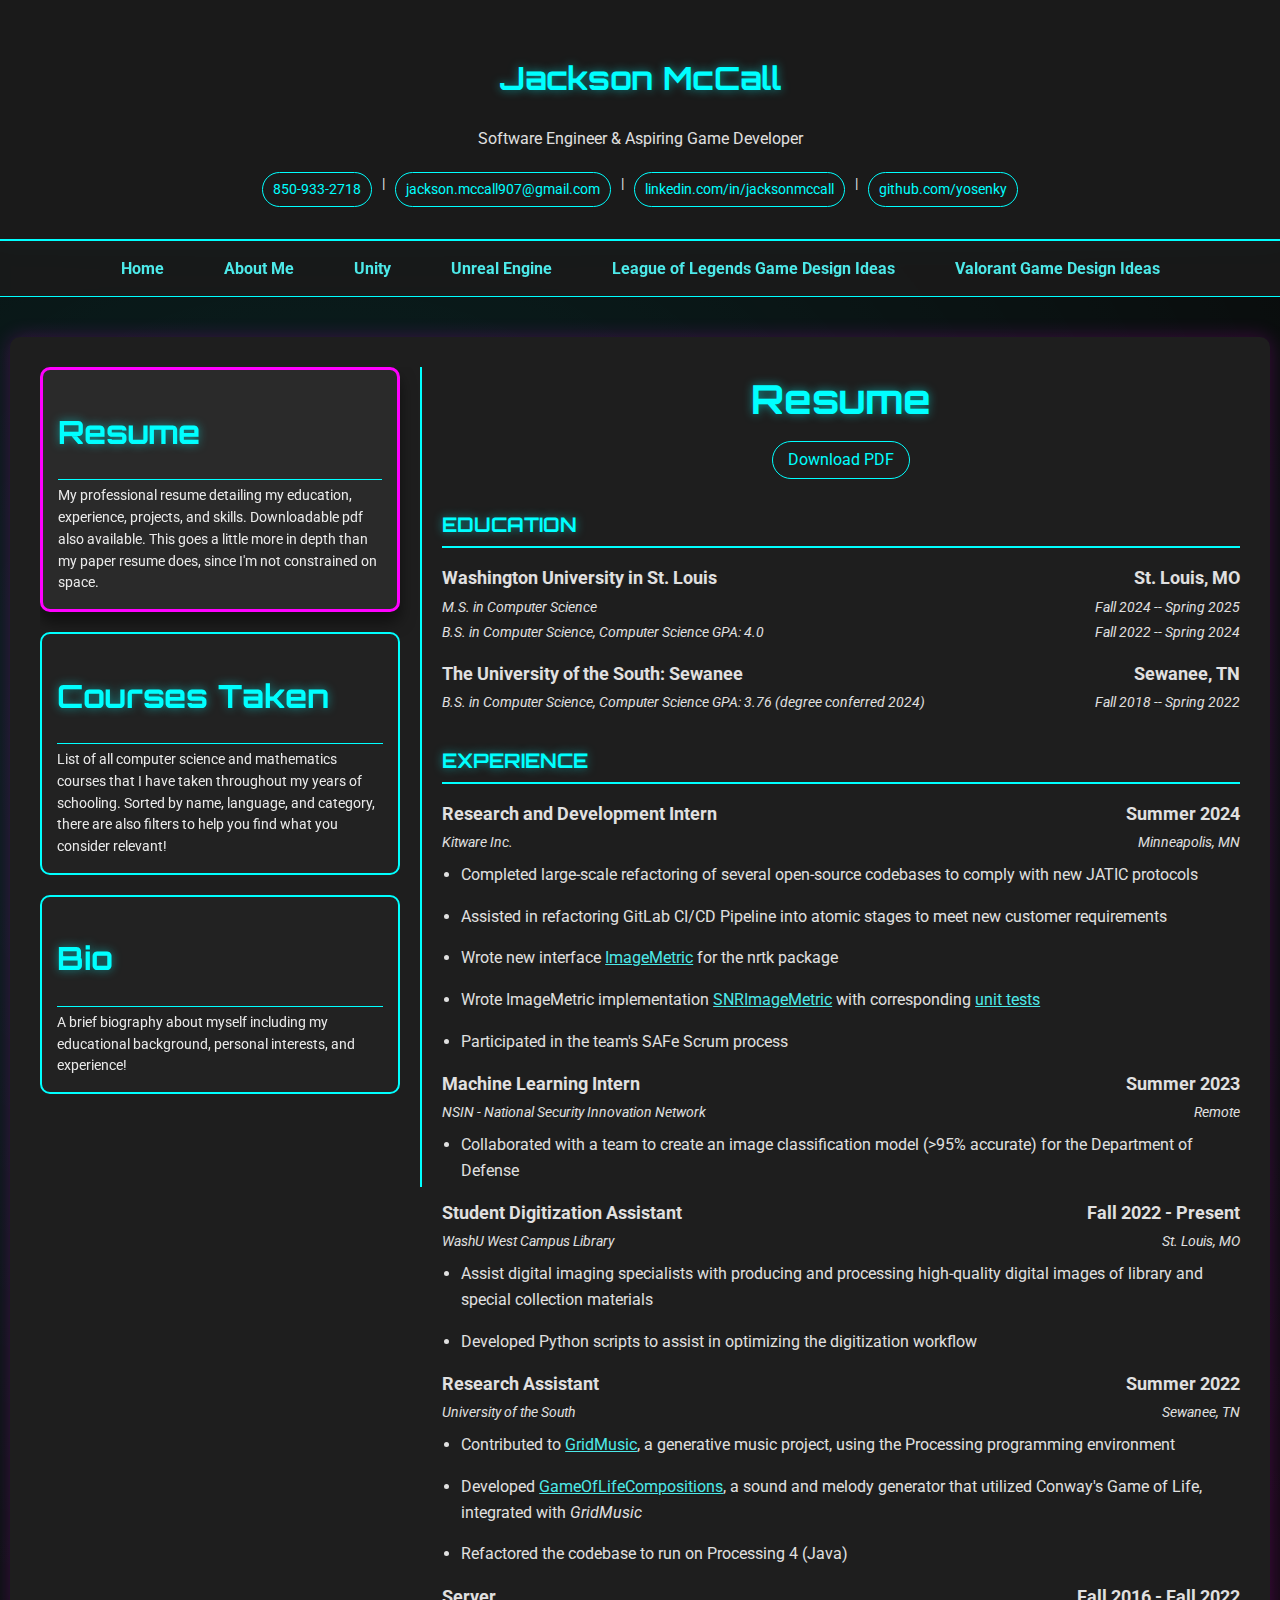
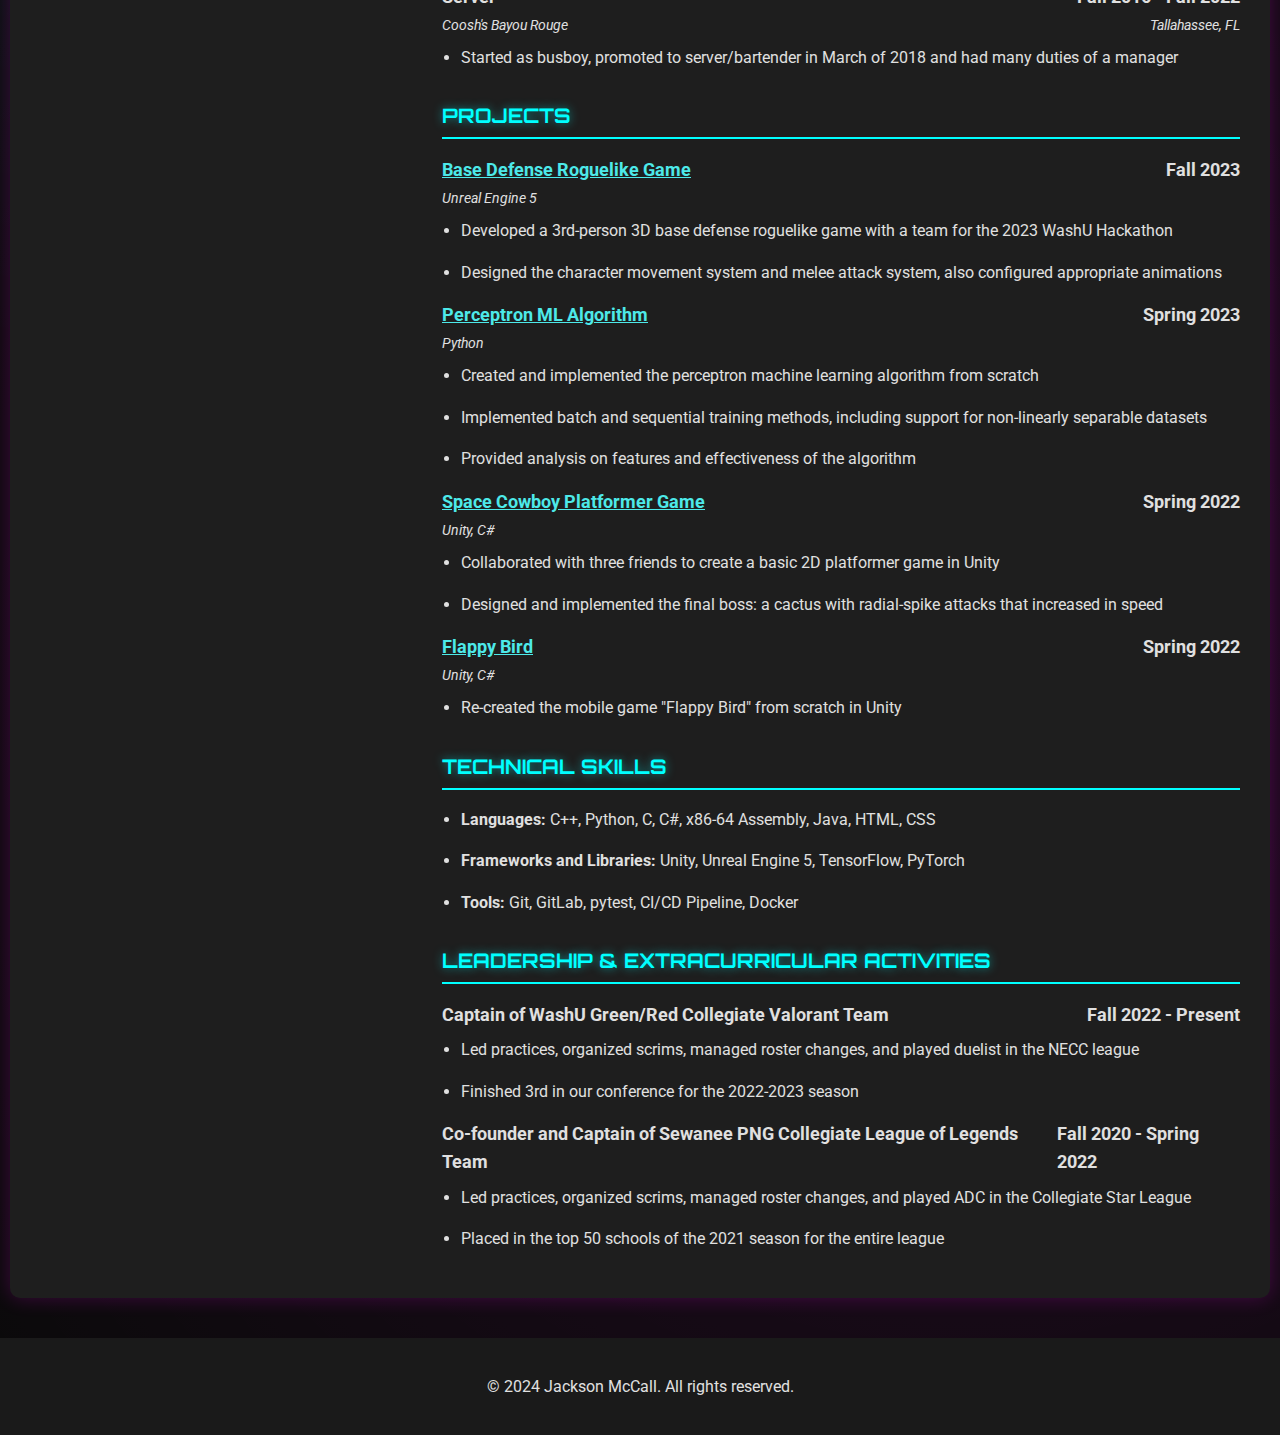
==== commit 1250aeac: "Finalized the Courses Taken page, wrote bio. Added Unity page content" ====
--- a/about.html
+++ b/about.html
@@ -32,15 +32,15 @@
         <aside class="project-list">
             <div class="project-title selected" data-content="resume-content">
                 <h1>Resume</h1>
-                <p class="project-info">My professional resume detailing my education, experience, projects, and skills.</p>
+                <p class="project-info">My professional resume detailing my education, experience, projects, and skills. Downloadable pdf also available. This goes a little more in depth than my paper resume does, since I'm not constrained on space.</p>
             </div>
             <div class="project-title" data-content="courses-content">
                 <h1>Courses Taken</h1>
-                <p class="project-info">List of courses I have taken relevant to my career.</p>
+                <p class="project-info">List of all computer science and mathematics courses that I have taken throughout my years of schooling. Sorted by name, language, and category, there are also filters to help you find what you consider relevant!</p>
             </div>
             <div class="project-title" data-content="bio-content">
                 <h1>Bio</h1>
-                <p class="project-info">A brief biography about myself.</p>
+                <p class="project-info">A brief biography about myself including my educational background, personal interests, and experience!</p>
             </div>
         </aside>
         <section id="resume-content" class="project-details" style="display: block;">
@@ -238,10 +238,27 @@
             </div>
         </section>
         <section id="courses-content" class="project-details" style="display: none;">
+            <h1>Courses Taken</h1>
+            <p>Sewanee GPA: 3.76     WashU GPA: 4.0</p> <!-- Added this line -->
+            <p class="gpa-info">
+                <strong>Computer Science GPA:</strong><br>
+                Sewanee (2018-2022): 3.76<br>
+                WashU (2022-2025): 4.0
+            </p>
         </section>
         <section id="bio-content" class="project-details" style="display: none;">
             <h1>Bio</h1>
-            <p>This is a wip!</p>
+            <div class="bio-section">
+                <h2>Biography</h2>
+                <p>Hello! My name is Jackson McCall, but I usually go by Jack. I'm currently in the last year of my M.S. program for computer science at WashU. I've also earned a B.S. from my first university: <i>Sewanee: The University of the South</i> in Sewanee, TN, and in the spring of 2024 I earned another B.S. from WashU. The reason that I have two Bachelors is because I am enrolled in a program called the dual-degree program, which is a way for students who come from liberal arts universities without engineering programs to still earn their engineering degree. Typically, students would get a B.S. in computer science and then another B.S. in Computer Engineering, but I had no interest in the physical aspects of programming, so I opted to get another Computer Science Degree instead.</p>
+                <p>While at Sewanee, I earned a 3.76 GPA in my Computer Science courses, and in my time at WashU I'm proud of my 4.0 GPA for Computer Science. While at Sewanee I learned the basics of my major, and my time at WashU has allowed me to gain a much deeper understanding about various sections of the field. I absolutely love coding, and I plan on developing software for as long as I'm able to.</p>
+            </div>
+            <div class="bio-section">
+                <h2>Hobbies</h2>
+                <p>When I am not coding or working on projects, I enjoy a variety of hobbies that keep me both mentally and physically active. My most prevalent hobby would be gaming. I've played video games for just about my entire life, and I don't plan on stopping anytime soon. I've explored a wide variety of genres, including MMOs (WoW, ESO), MOBAs(League of Legends), and shooters(Valorant, CS:GO). While at Sewanee, I co-founded and captained the collegiate league of legends team there. It was an absolute blast, and I enjoyed everything about it. After arriving at WashU, I joined and captained their collegiate Valorant team as well. This is my current main game, and at the time of writing this my peak is Ascendant 3. I'm really hoping that I can hit immortal 2 at some point in the future, that has been my all-time goal. It's difficult to practice while I'm studying, but I'm steadily improving. If you have any experience in gaming, or want to ask about any of my interests please don't hesistate to ask!</p>
+                <p>I also enjoy working out. I played sports my entire childhood, and played rubgby for a stint back at Sewanee before I injured myself and then swapped to E-Sports instead. I regularly work out at the gym, and on the days I'm not lifting weights I enjoy swimming. I was heavily into powerlifting for the last two years, but recently I've swapped programs and I'm focusing more on hypertrophy(size) rather than strength. I will say that I don't enjoy it as much, but after this run through of my program I will likely swap back to a more strength-oriented workout program. </p>
+                <p>While at WashU, I finally had the opportunity to do something that I've wanted to do for nearly a decade now: Learn Japanese. While earning my computer science degree, I've also been taking Japanese classes for fun. I'm already paying for tuititon, and I'm going to make the most of it! I absolutely love the language, and I am excited for my upcoming trip to Japan this summer. I am currently at the N4 level, but I hope to be at N3 by the end of this year! The language is difficult, especially because my English grammar is not the greatest, but the challenge makes it all the more rewarding. いつも練習したいですから、日本語を話せたら、一緒に日本語で話しましょう！</p>
+            </div>
         </section>
     </div>
     <footer>
--- a/about-styles.css
+++ b/about-styles.css
@@ -347,6 +347,13 @@
 th {
     background-color: var(--header-bg);
     color: var(--accent-color);
+    cursor: pointer;  /* Indicate that the column headers are clickable */
+    transition: background-color 0.3s, color 0.3s;
+}
+
+th:hover {
+    background-color: var(--hover-bg-color);
+    color: var(--hover-border-color);
 }
 
 tr:nth-child(even) {
@@ -375,3 +382,49 @@
 .sorted .arrow {
     display: inline-block;
 }
+
+/* Language and category buttons inside the table */
+.language-button, .category-button {
+    display: inline-block;
+    background-color: var(--inactive-color); /* Matching unselected state */
+    color: var(--text-color);
+    border: 1px solid var(--inactive-color);
+    border-radius: 20px;
+    padding: 3px 10px; /* Smaller padding for better fit */
+    margin: 2px;
+    font-size: 12px; /* Smaller font size */
+    cursor: default; /* Not clickable */
+    transition: all 0.3s ease;
+}
+
+/* Glowing style for active filters */
+.language-button.active, .category-button.active {
+    background-color: var(--accent-color); /* Selected state */
+    color: var(--bg-color);
+    border: 1px solid var(--accent-color);
+    box-shadow: 0 0 10px var(--accent-color);
+}
+
+.gpa-info {
+    margin-bottom: 20px;
+    font-size: 1em;
+    color: var(--text-color);
+    background-color: var(--content-bg);
+    padding: 10px;
+    border-radius: 5px;
+    box-shadow: 0 0 10px rgba(255, 0, 255, 0.2);
+}
+
+/* Add the appropriate styles for the bio-section class */
+.bio-section {
+    margin-bottom: 20px;
+}
+
+.bio-section h2 {
+    font-size: 1.5em;
+    margin-bottom: 10px;
+}
+
+.bio-section p {
+    margin-bottom: 10px;
+}
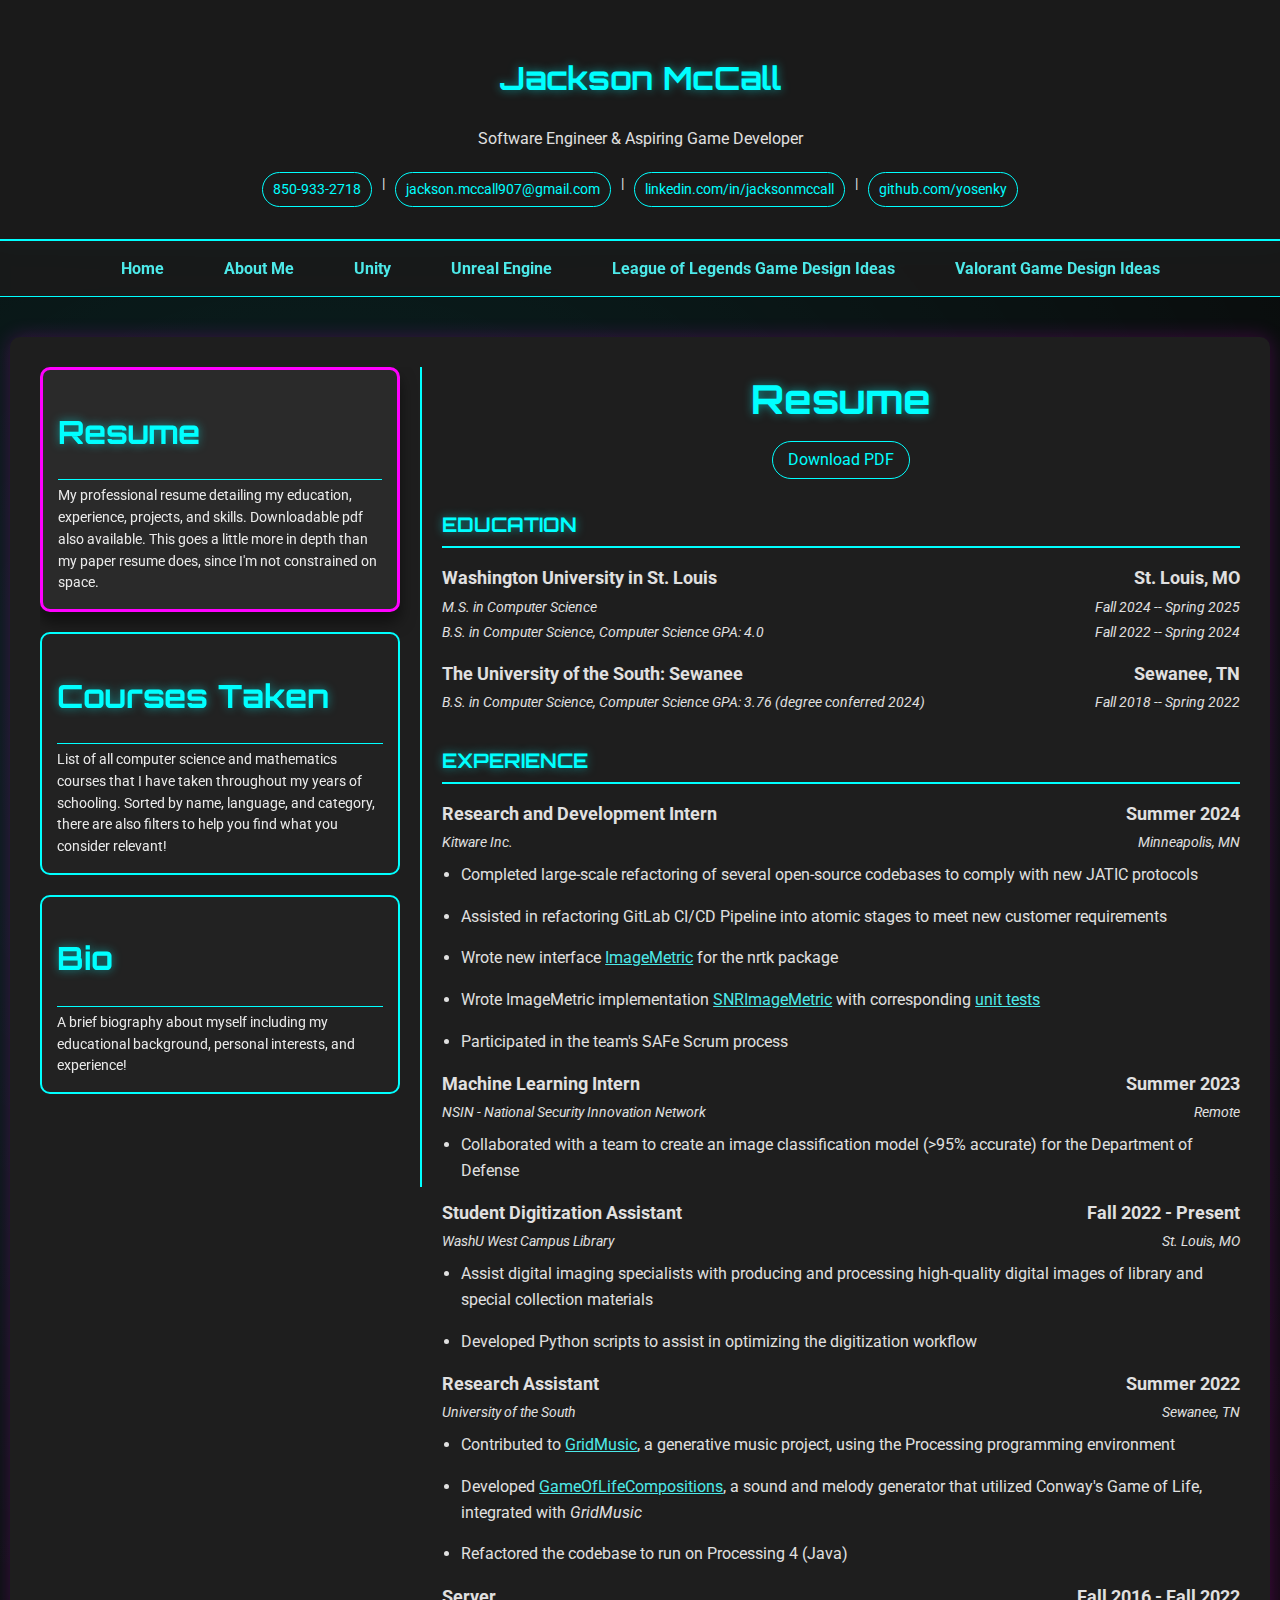
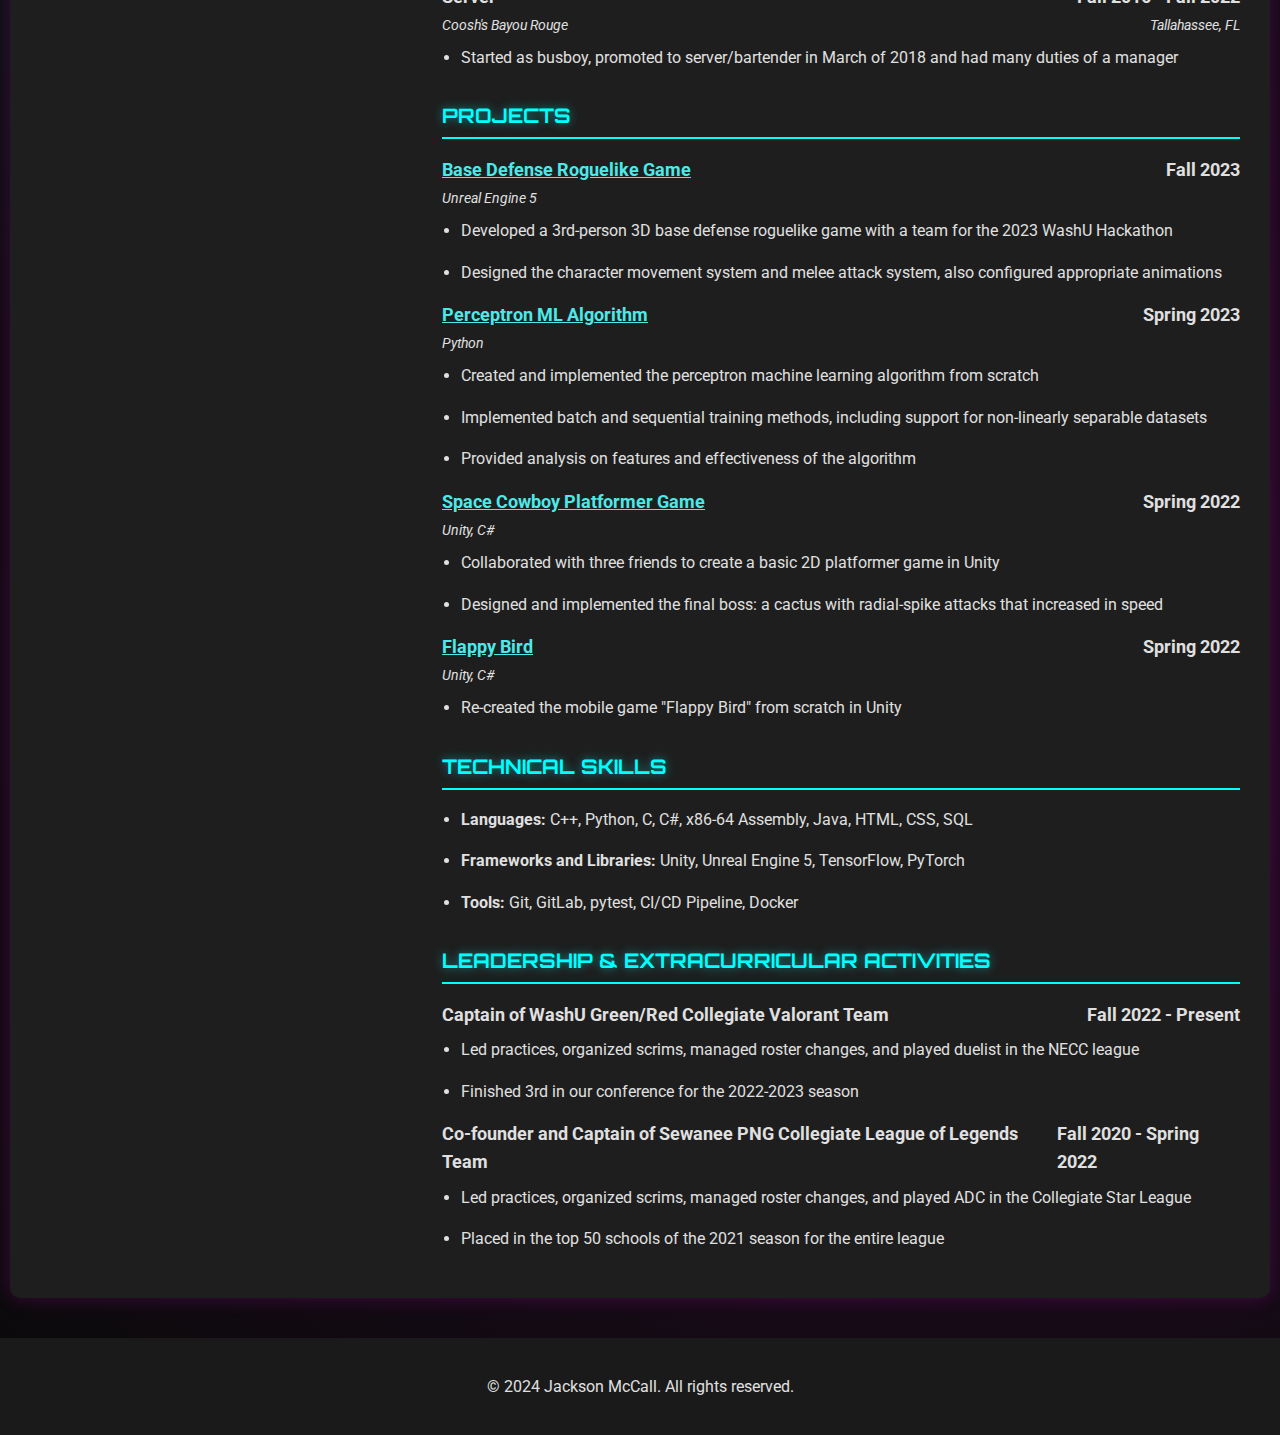
==== commit 1e01cf13: "Added Mobile App Development to Course List (was missing)" ====
--- a/about.html
+++ b/about.html
@@ -208,7 +208,7 @@
                 </ul>
                 <h2>Technical Skills</h2>
                 <ul class="resume-item-details">
-                    <li><strong>Languages:</strong> C++, Python, C, C#, x86-64 Assembly, Java, HTML, CSS</li>
+                    <li><strong>Languages:</strong> C++, Python, C, C#, x86-64 Assembly, Java, HTML, CSS, SQL</li>
                     <li><strong>Frameworks and Libraries:</strong> Unity, Unreal Engine 5, TensorFlow, PyTorch</li>
                     <li><strong>Tools:</strong> Git, GitLab, pytest, CI/CD Pipeline, Docker</li>
                 </ul>
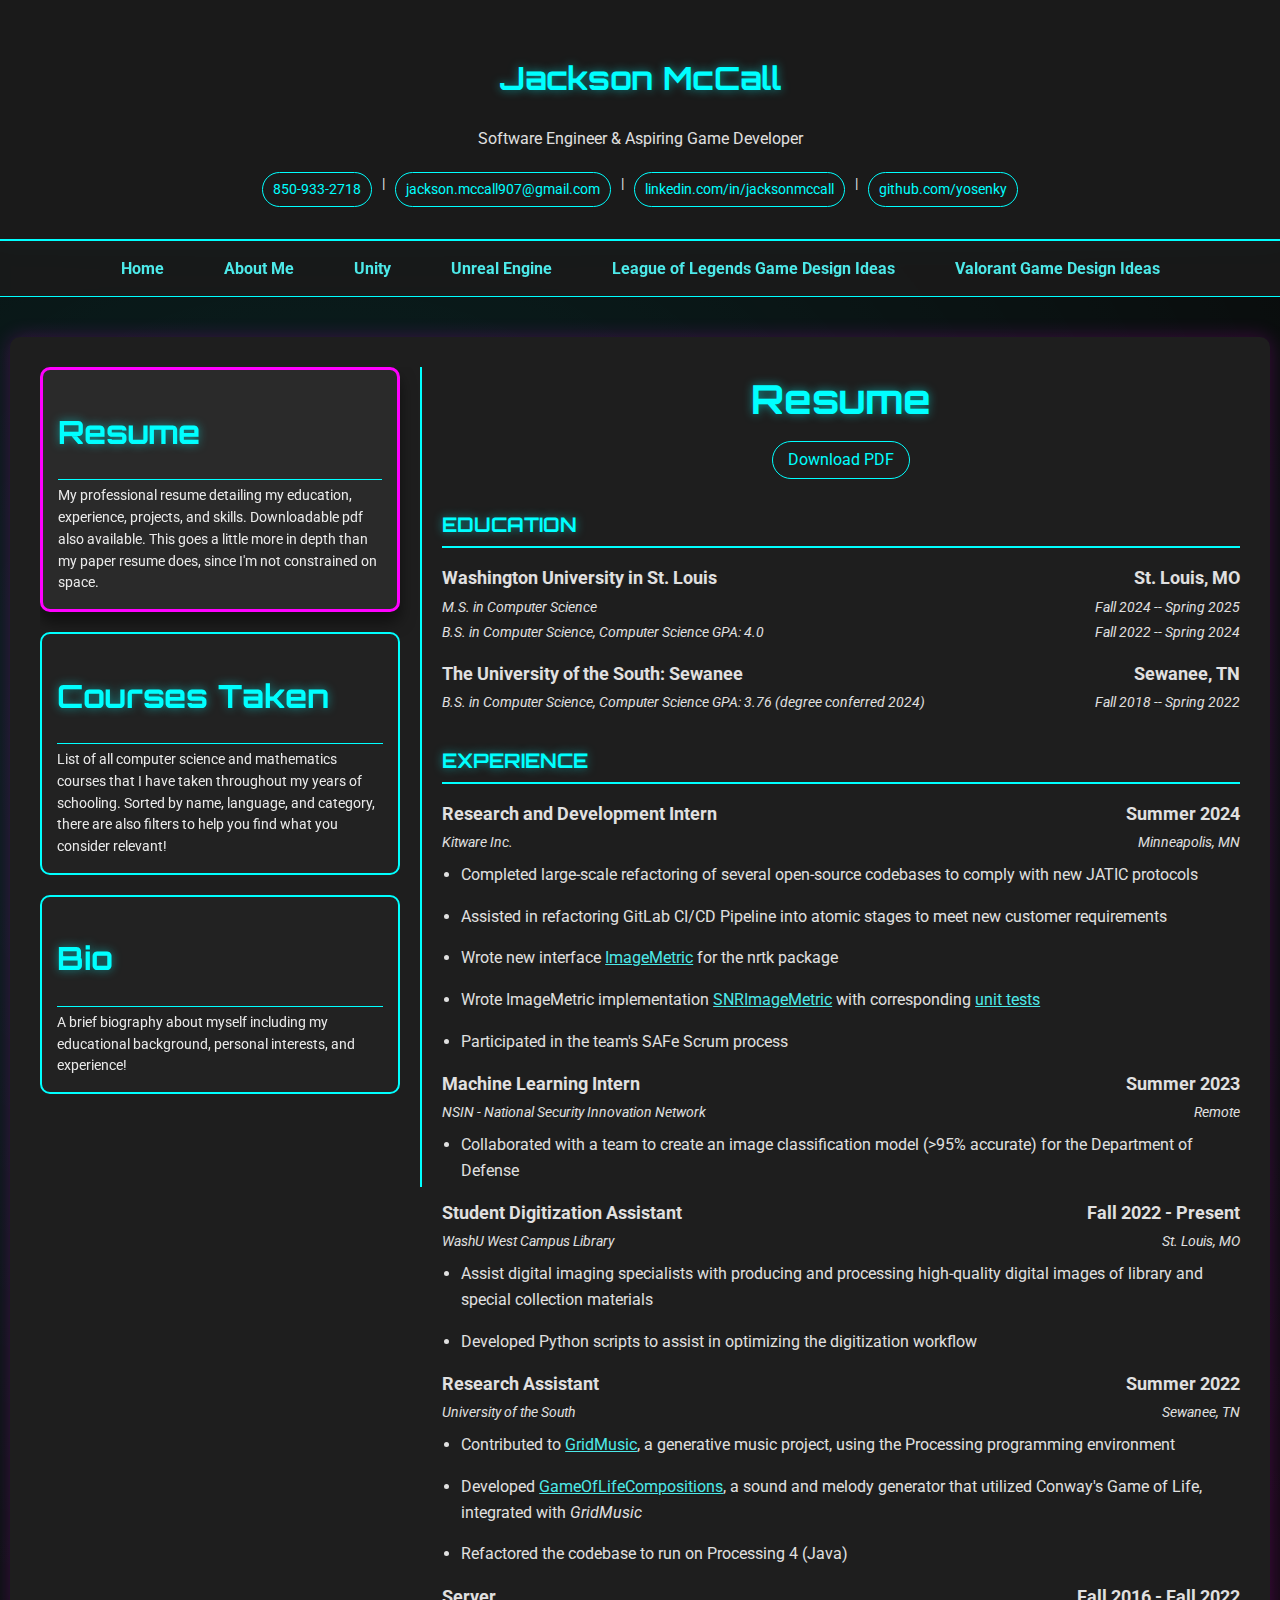
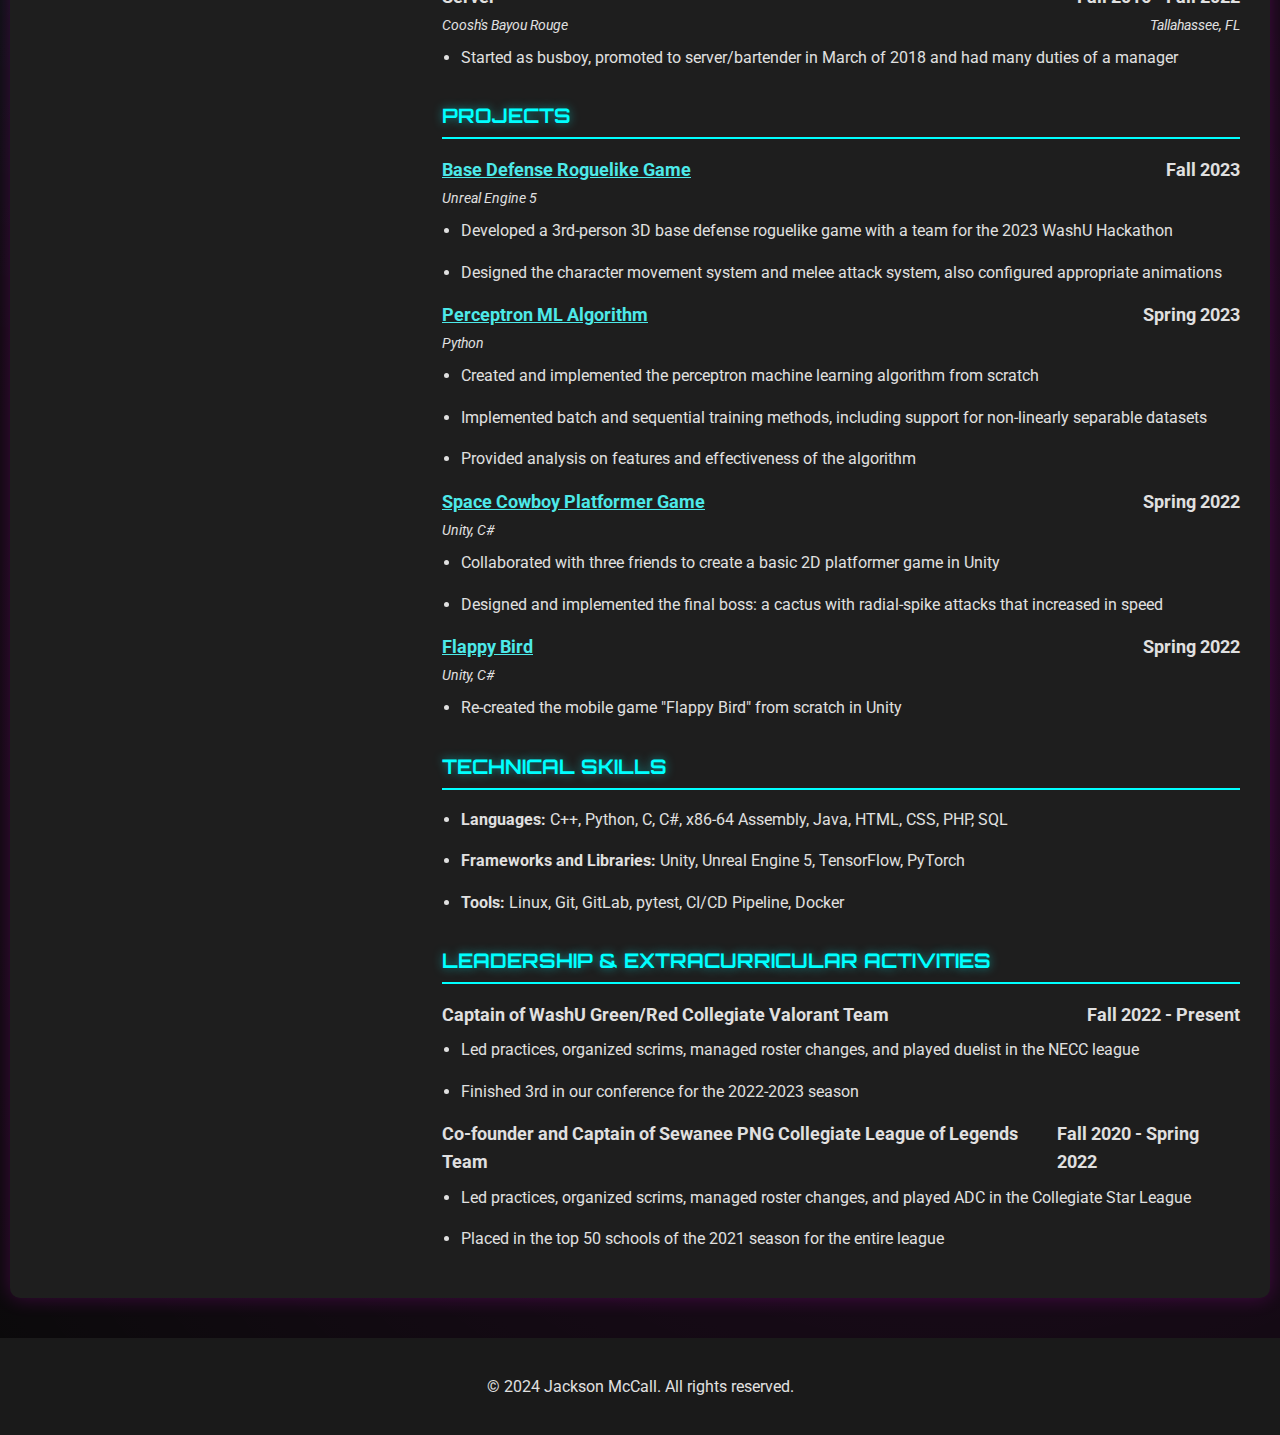
==== commit ce8f7ede: "Updated skills" ====
--- a/about.html
+++ b/about.html
@@ -208,9 +208,9 @@
                 </ul>
                 <h2>Technical Skills</h2>
                 <ul class="resume-item-details">
-                    <li><strong>Languages:</strong> C++, Python, C, C#, x86-64 Assembly, Java, HTML, CSS, SQL</li>
+                    <li><strong>Languages:</strong> C++, Python, C, C#, x86-64 Assembly, Java, HTML, CSS, PHP, SQL</li>
                     <li><strong>Frameworks and Libraries:</strong> Unity, Unreal Engine 5, TensorFlow, PyTorch</li>
-                    <li><strong>Tools:</strong> Git, GitLab, pytest, CI/CD Pipeline, Docker</li>
+                    <li><strong>Tools:</strong> Linux, Git, GitLab, pytest, CI/CD Pipeline, Docker</li>
                 </ul>
                 <h2>Leadership & Extracurricular Activities</h2>
                 <ul>
